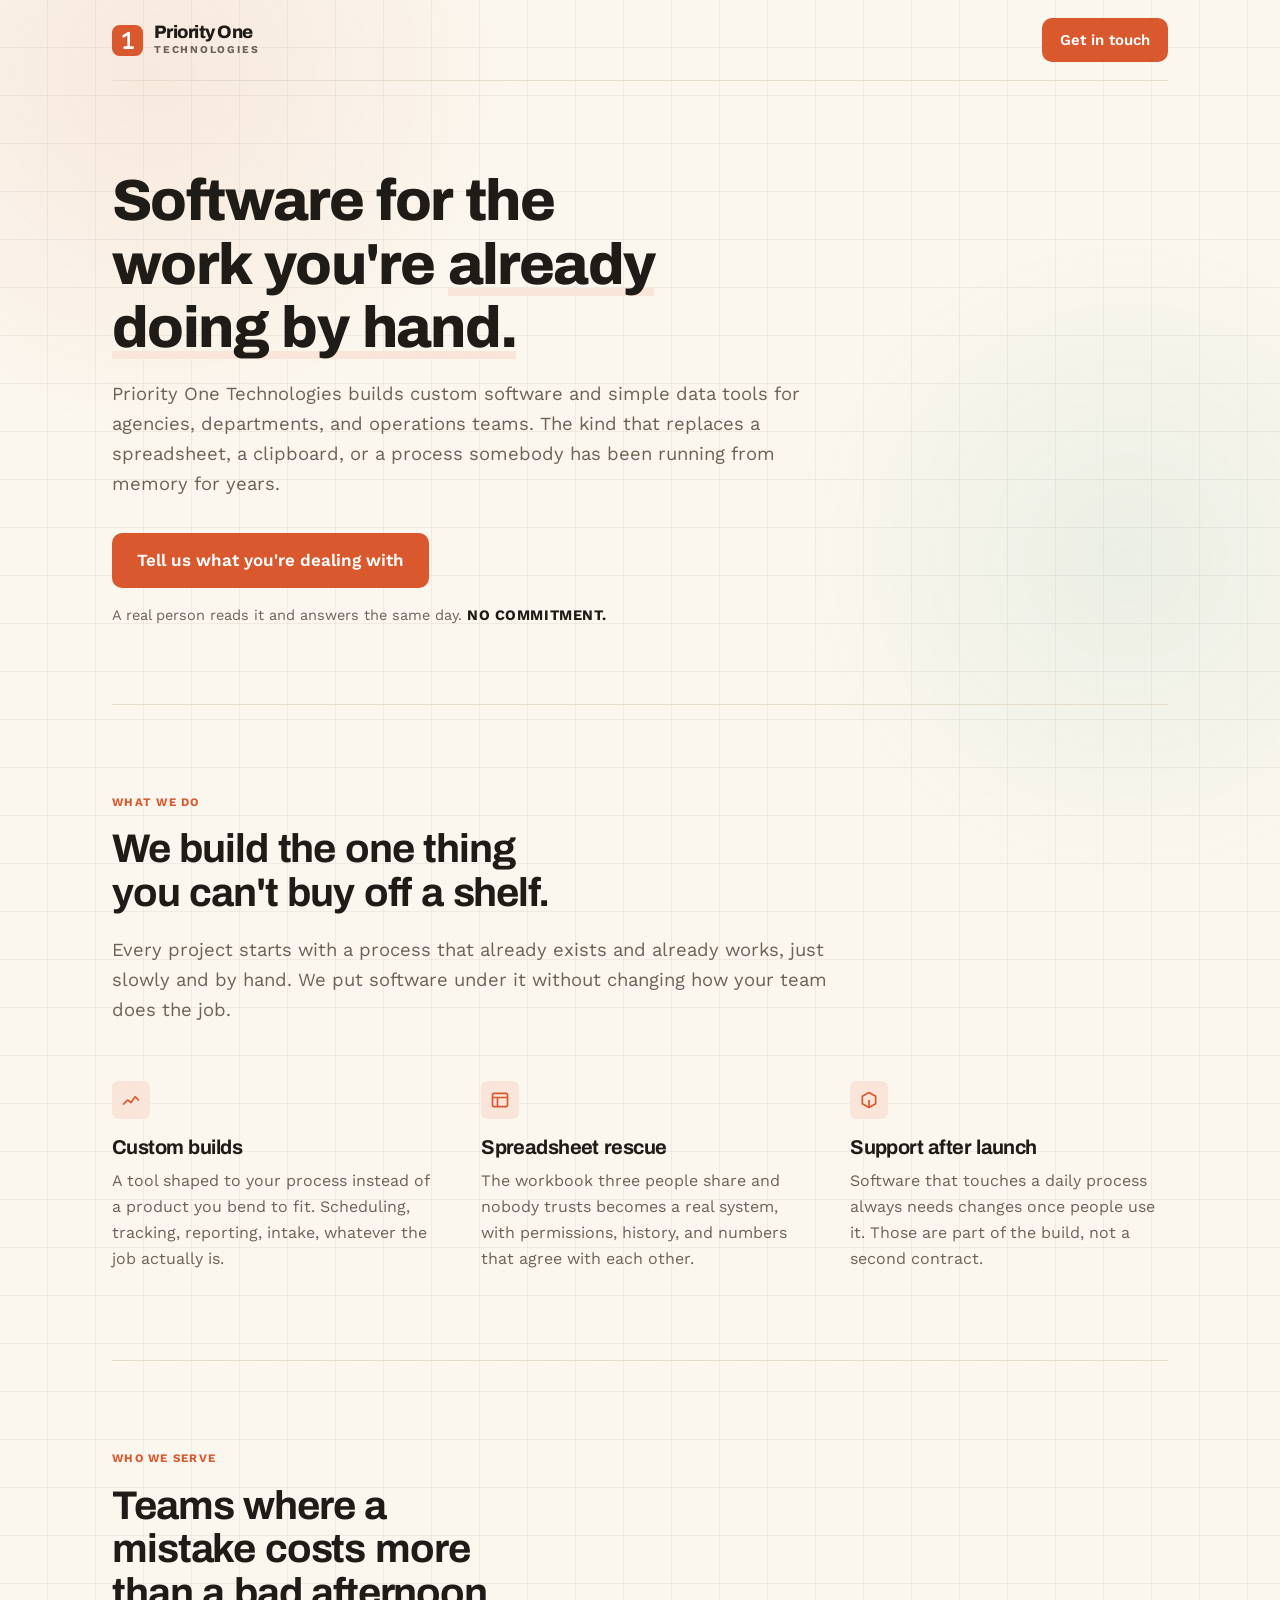
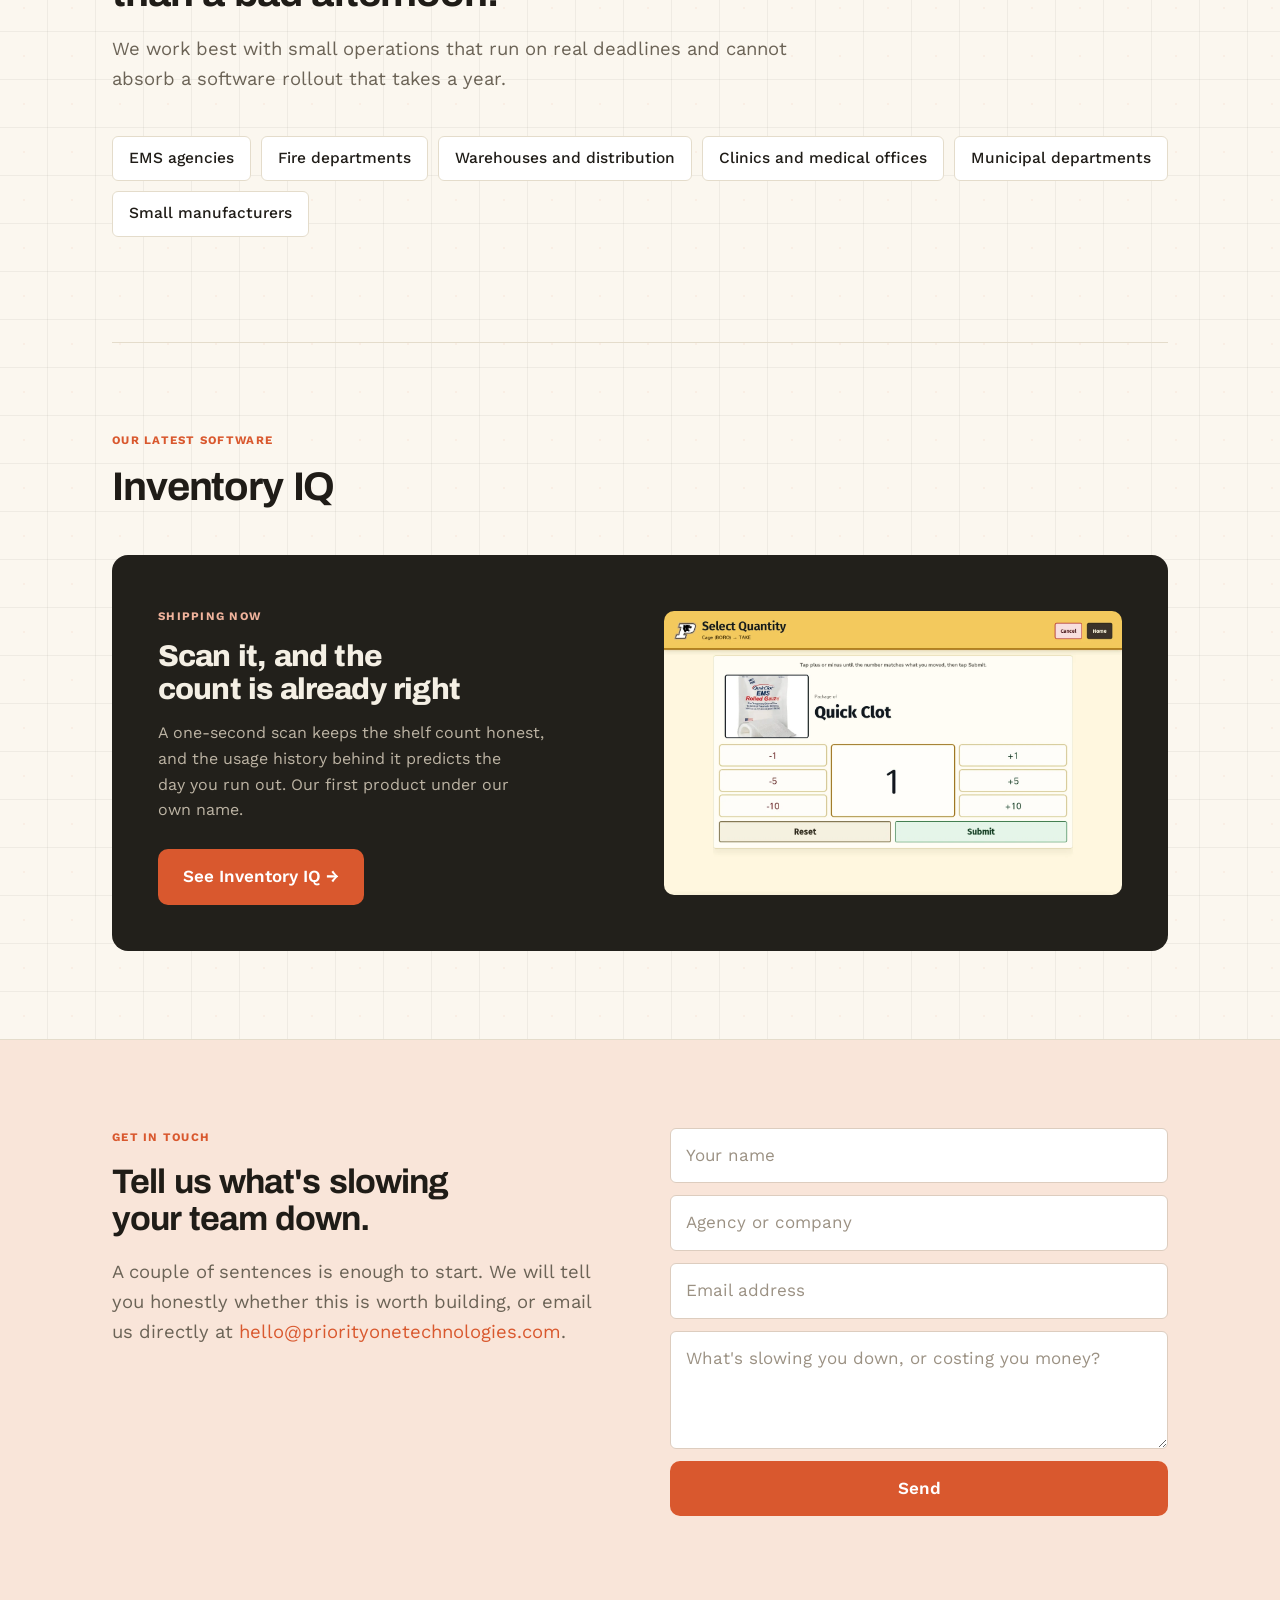
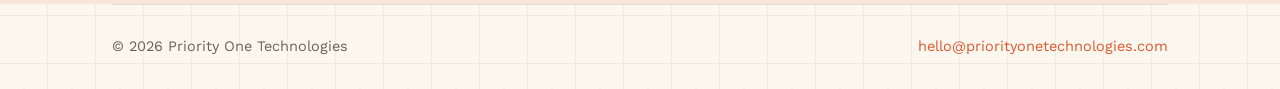
==== index.html @ 23d6efa7 "feat: priority one technologies site and inventory iq product page" ====
<!doctype html>
<html lang="en">
<head>
<meta charset="utf-8">
<meta name="viewport" content="width=device-width, initial-scale=1">
<title>Priority One Technologies | Custom Software Built Around How You Work</title>
<meta name="description" content="Priority One Technologies builds custom software and data tools for agencies, departments, and operations teams - shaped around how you already work, and supported after launch.">
<link rel="canonical" href="https://priorityonetechnologies.com/">
<meta property="og:type" content="website">
<meta property="og:title" content="Priority One Technologies">
<meta property="og:description" content="Custom software and data tools that save you time and money, built around how your team actually works.">
<meta property="og:url" content="https://priorityonetechnologies.com/">
<meta property="og:image" content="https://priorityonetechnologies.com/og-image.png">
<meta name="twitter:card" content="summary_large_image">
<meta name="twitter:title" content="Priority One Technologies">
<meta name="twitter:description" content="Custom software and data tools that save you time and money, built around how your team actually works.">
<link rel="icon" type="image/png" href="favicon.png">
<link rel="preconnect" href="https://fonts.googleapis.com">
<link rel="preconnect" href="https://fonts.gstatic.com" crossorigin>
<link rel="stylesheet" href="https://fonts.googleapis.com/css2?family=Archivo:wght@600;700;800&family=Work+Sans:wght@400;500;600;700&display=swap">
<link rel="stylesheet" href="style.css">
</head>
<body>
<header class="site-head" id="siteHead">
  <div class="wrap">
  <nav class="bar">
    <a class="brand" href="./" aria-label="Priority One Technologies home">
      <svg width="31" height="31" viewBox="0 0 32 32" aria-hidden="true"><rect width="32" height="32" rx="8" fill="#d9582e"/><path d="M12 11.6 17.2 8.4V23.3" stroke="#fff" stroke-width="2.7" stroke-linecap="round" stroke-linejoin="round" fill="none"/><path d="M13.1 23.4h8.2" stroke="#fff" stroke-width="2.7" stroke-linecap="round"/></svg>
      <span>
        <span class="brand-name">Priority One</span>
        <span class="brand-sub">Technologies</span>
      </span>
    </a>
    <a class="btn sm" href="#contact">Get in touch</a>
  </nav>
  </div>
</header>

<div class="wrap">
  <header class="hero">
    <h1>Software for the work you're <em>already doing by hand.</em></h1>
    <p class="lede">Priority One Technologies builds custom software and simple data tools for agencies, departments, and operations teams. The kind that replaces a spreadsheet, a clipboard, or a process somebody has been running from memory for years.</p>
    <a class="btn" href="#contact">Tell us what you're dealing with</a>
    <p class="microcopy">A real person reads it and answers the same day. <strong>NO COMMITMENT.</strong></p>
  </header>

  <section>
    <p class="eyebrow">What we do</p>
    <h2>We build the one thing you can't buy off a shelf.</h2>
    <p class="lede">Every project starts with a process that already exists and already works, just slowly and by hand. We put software under it without changing how your team does the job.</p>
    <div class="cols">
      <div>
        <div class="icon">
          <svg width="20" height="20" viewBox="0 0 24 24" fill="none" aria-hidden="true"><path d="M3 17l5-5 4 3 5-7 4 4" stroke="currentColor" stroke-width="2" stroke-linecap="round" stroke-linejoin="round"/></svg>
        </div>
        <h3>Custom builds</h3>
        <p>A tool shaped to your process instead of a product you bend to fit. Scheduling, tracking, reporting, intake, whatever the job actually is.</p>
      </div>
      <div>
        <div class="icon">
          <svg width="20" height="20" viewBox="0 0 24 24" fill="none" aria-hidden="true"><rect x="3" y="4" width="18" height="16" rx="2" stroke="currentColor" stroke-width="2"/><path d="M3 9h18M9 9v11" stroke="currentColor" stroke-width="2"/></svg>
        </div>
        <h3>Spreadsheet rescue</h3>
        <p>The workbook three people share and nobody trusts becomes a real system, with permissions, history, and numbers that agree with each other.</p>
      </div>
      <div>
        <div class="icon">
          <svg width="20" height="20" viewBox="0 0 24 24" fill="none" aria-hidden="true"><path d="M20 7.5v9l-8 4.5-8-4.5v-9L12 3l8 4.5z" stroke="currentColor" stroke-width="2" stroke-linejoin="round"/><path d="M12 12v9" stroke="currentColor" stroke-width="2"/></svg>
        </div>
        <h3>Support after launch</h3>
        <p>Software that touches a daily process always needs changes once people use it. Those are part of the build, not a second contract.</p>
      </div>
    </div>
  </section>

  <section>
    <p class="eyebrow">Who we serve</p>
    <h2>Teams where a mistake costs more than a bad afternoon.</h2>
    <p class="lede">We work best with small operations that run on real deadlines and cannot absorb a software rollout that takes a year.</p>
    <ul class="serve">
      <li>EMS agencies</li>
      <li>Fire departments</li>
      <li>Warehouses and distribution</li>
      <li>Clinics and medical offices</li>
      <li>Municipal departments</li>
      <li>Small manufacturers</li>
    </ul>
  </section>

  <section>
    <p class="eyebrow">Our latest software</p>
    <h2>Inventory IQ</h2>
    <div class="teaser">
      <div>
        <div class="tag">Shipping now</div>
        <h3>Scan it, and the count is already right</h3>
        <p>A one-second scan keeps the shelf count honest, and the usage history behind it predicts the day you run out. Our first product under our own name.</p>
        <a class="btn" href="inventory-iq/">See Inventory IQ &rarr;</a>
      </div>
      <img class="shot" src="images/iiq-scan.webp" alt="Inventory IQ select-quantity screen showing a photo of QuikClot EMS rolled gauze, plus and minus buttons, and a submit button" loading="lazy" width="1424" height="884">
    </div>
  </section>
</div>

<section id="contact">
  <div class="wrap inner">
    <div>
      <p class="eyebrow">Get in touch</p>
      <h2>Tell us what's slowing your team down.</h2>
      <p class="lede">A couple of sentences is enough to start. We will tell you honestly whether this is worth building, or email us directly at <a href="mailto:hello@priorityonetechnologies.com">hello@priorityonetechnologies.com</a>.</p>
    </div>
    <form id="contactForm" method="POST">
      <input type="text" id="contactName" name="name" aria-label="Your name" placeholder="Your name">
      <input type="text" id="contactOrg" name="organization" aria-label="Agency or company" placeholder="Agency or company">
      <input type="email" id="contactEmail" name="email" aria-label="Email address" placeholder="Email address" required>
      <textarea id="contactMessage" name="message" aria-label="What's slowing you down, or costing you money?" placeholder="What's slowing you down, or costing you money?" required></textarea>
      <input type="text" name="_gotcha" tabindex="-1" autocomplete="off" aria-hidden="true" hidden>
      <p class="form-status" id="formStatus" hidden></p>
      <button class="btn send" type="submit">Send</button>
    </form>
  </div>
</section>

<div class="wrap">
  <footer>
    <div>&copy; 2026 Priority One Technologies</div>
    <div><a href="mailto:hello@priorityonetechnologies.com">hello@priorityonetechnologies.com</a></div>
  </footer>
</div>

<script src="script.js"></script>
</body>
</html>
---- style.css ----
:root {
  --bg: #fbf7ef;
  --ink: #1f1c17;
  --sub: #6b6356;
  --line: #e4dccb;
  --accent: #d9582e;
  --accent-soft: #f9e5d9;
  --rust: #1f8a6e;
  --card: #ffffff;
  --panel: #22201b;
  --radius-sm: 6px;
  --radius-md: 10px;
  --radius-lg: 16px;
  --gutter: clamp(18px, 5vw, 32px);
  --block: clamp(54px, 7vw, 88px);
  --measure: 60ch;
  --shot-ratio: 1424 / 884;
}

* {
  box-sizing: border-box;
}

html {
  scroll-behavior: smooth;
  scroll-padding-top: clamp(66px, 11vh, 86px);
}

body {
  margin: 0;
  background: var(--bg);
  color: var(--ink);
  font-family: "Work Sans", system-ui, sans-serif;
  font-size: 17px;
  line-height: 1.62;
  -webkit-font-smoothing: antialiased;
}

/* background layer - delete this whole block to go back to flat color */

body {
  position: relative;
}

body::before,
body::after {
  content: "";
  pointer-events: none;
  z-index: -1;
}

body::before {
  position: absolute;
  inset: 0;
  background-image: url("data:image/svg+xml,%3Csvg xmlns='http://www.w3.org/2000/svg' width='48' height='48'%3E%3Cpath d='M0 47.5h48M47.5 0v48' stroke='%231f1c17' stroke-opacity='0.055' stroke-width='1' fill='none'/%3E%3Ccircle cx='24' cy='24' r='1' fill='%23d9582e' fill-opacity='0.08'/%3E%3C/svg%3E");
}

body::after {
  position: fixed;
  inset: 0;
  background:
    radial-gradient(42vw 42vw at 12% 8%, rgba(217, 88, 46, 0.085), transparent 70%),
    radial-gradient(38vw 38vw at 88% 62%, rgba(31, 138, 110, 0.07), transparent 70%);
  animation: drift 44s ease-in-out infinite alternate;
}

@keyframes drift {
  to {
    transform: translate3d(-3vw, 2vh, 0) scale(1.12);
  }
}

/* end background layer */

img {
  max-width: 100%;
  height: auto;
}

a {
  color: var(--accent);
  text-decoration: none;
}

a:hover {
  text-decoration: underline;
}

:focus-visible {
  outline: 2px solid var(--accent);
  outline-offset: 3px;
}

h1,
h2,
h3 {
  font-family: "Archivo", system-ui, sans-serif;
  letter-spacing: -0.028em;
  word-spacing: 0.07em;
  line-height: 1.09;
  text-wrap: balance;
  margin: 0;
}

p {
  text-wrap: pretty;
}

.wrap {
  max-width: 1120px;
  margin: 0 auto;
  padding-inline: var(--gutter);
}

.site-head {
  position: sticky;
  top: 0;
  z-index: 50;
  transition: background-color 240ms ease, box-shadow 240ms ease;
}

.site-head.scrolled {
  background: var(--bg);
  box-shadow: 0 14px 30px -24px rgba(31, 28, 23, 0.9);
}

.bar {
  display: flex;
  align-items: center;
  justify-content: space-between;
  gap: clamp(14px, 3vw, 28px);
  padding-block: 18px;
  border-bottom: 1px solid var(--line);
}

.brand {
  display: flex;
  align-items: center;
  gap: 11px;
  color: var(--ink);
  text-decoration: none;
}

.brand:hover {
  text-decoration: none;
}

.brand svg {
  display: block;
  flex: none;
}

.brand-name {
  display: block;
  font-family: "Archivo", system-ui, sans-serif;
  font-weight: 800;
  font-size: clamp(16px, 2.6vw, 18px);
  letter-spacing: -0.03em;
  line-height: 1.1;
}

.brand-sub {
  display: block;
  font-size: clamp(9.5px, 1.7vw, 10.5px);
  font-weight: 700;
  letter-spacing: 0.17em;
  text-transform: uppercase;
  color: var(--sub);
  line-height: 1.4;
}

.btn {
  display: inline-flex;
  align-items: center;
  justify-content: center;
  gap: 8px;
  font: inherit;
  font-weight: 600;
  border: 1px solid transparent;
  cursor: pointer;
  background: var(--accent);
  color: #fff;
  padding: 13px 24px;
  border-radius: var(--radius-md);
  text-decoration: none;
  white-space: nowrap;
}

.btn:hover {
  background: #c24a24;
  text-decoration: none;
}

.btn.sm {
  padding: 9px 17px;
  font-size: 15px;
}

.btn.ghost {
  background: transparent;
  color: var(--ink);
  border-color: var(--line);
}

.btn.ghost:hover {
  background: #fff;
}

section {
  padding-block: var(--block);
  border-top: 1px solid var(--line);
}

.eyebrow {
  font-size: 11.5px;
  font-weight: 700;
  letter-spacing: 0.11em;
  text-transform: uppercase;
  color: var(--accent);
  margin: 0 0 16px;
}

h2 {
  font-size: clamp(27px, 4vw, 40px);
  font-weight: 700;
  max-width: 22ch;
}

.lede {
  color: var(--sub);
  font-size: clamp(16.5px, 1.5vw, 18.5px);
  max-width: var(--measure);
  margin: 20px 0 0;
}

.hero {
  padding-block: clamp(50px, 8vw, 88px) clamp(56px, 7vw, 76px);
}

.hero h1 {
  font-size: clamp(33px, 6.2vw, 58px);
  font-weight: 800;
  max-width: 19ch;
}

.hero h1 em {
  font-style: normal;
  box-shadow: inset 0 -0.14em 0 var(--accent-soft);
}

.hero .btn {
  margin-top: 34px;
}

.microcopy {
  margin: 16px 0 0;
  font-size: 14.5px;
  color: var(--sub);
}

.microcopy strong {
  color: var(--ink);
  font-weight: 700;
  letter-spacing: 0.04em;
}

.cols {
  display: grid;
  grid-template-columns: repeat(auto-fit, minmax(min(248px, 100%), 1fr));
  gap: clamp(30px, 4vw, 52px);
  margin-top: clamp(38px, 5vw, 56px);
}

.cols h3 {
  font-size: 20px;
  font-weight: 700;
  margin-bottom: 10px;
}

.cols p {
  margin: 0;
  color: var(--sub);
  font-size: 16px;
  max-width: 34ch;
}

.icon {
  display: grid;
  place-items: center;
  width: 38px;
  height: 38px;
  border-radius: var(--radius-sm);
  background: var(--accent-soft);
  color: var(--accent);
  margin-bottom: 18px;
}

.serve {
  display: flex;
  flex-wrap: wrap;
  gap: 10px;
  margin-top: clamp(30px, 4vw, 42px);
  padding: 0;
  list-style: none;
}

.serve li {
  background: var(--card);
  border: 1px solid var(--line);
  border-radius: var(--radius-sm);
  padding: 9px 16px;
  font-size: 15.5px;
  font-weight: 500;
}

.teaser {
  display: grid;
  grid-template-columns: repeat(auto-fit, minmax(min(300px, 100%), 1fr));
  gap: clamp(26px, 4vw, 48px);
  align-items: center;
  margin-top: clamp(32px, 4vw, 46px);
  background: var(--panel);
  color: #f4efe4;
  border-radius: var(--radius-lg);
  padding: clamp(26px, 4vw, 46px);
}

.teaser h3 {
  font-size: clamp(23px, 3vw, 30px);
  font-weight: 800;
  margin-bottom: 14px;
  max-width: 17ch;
}

.teaser p {
  color: #bdb4a4;
  margin: 0 0 26px;
  font-size: 16px;
  max-width: 40ch;
}

.teaser .tag {
  display: inline-block;
  font-size: 11.5px;
  font-weight: 700;
  letter-spacing: 0.11em;
  text-transform: uppercase;
  color: #f0b39c;
  margin-bottom: 15px;
}

.teaser .shot {
  display: block;
  width: 100%;
  aspect-ratio: var(--shot-ratio);
  object-fit: cover;
  border-radius: var(--radius-md);
}

#contact {
  background: var(--accent-soft);
  border-top: 1px solid var(--line);
}

#contact .inner {
  display: grid;
  grid-template-columns: repeat(auto-fit, minmax(min(320px, 100%), 1fr));
  gap: clamp(32px, 5vw, 60px);
  align-items: start;
}

#contact h2 {
  font-size: clamp(25px, 3.4vw, 34px);
}

form {
  display: grid;
  gap: 12px;
}

input,
textarea {
  font: inherit;
  width: 100%;
  padding: 13px 15px;
  border: 1px solid #ddcdbf;
  border-radius: var(--radius-sm);
  background: #fff;
  color: var(--ink);
}

textarea {
  min-height: 118px;
  resize: vertical;
}

input::placeholder,
textarea::placeholder {
  color: #9b9183;
}

.form-status {
  margin: 0;
  font-size: 15px;
  font-weight: 600;
}

.form-status.ok {
  color: var(--rust);
}

.form-status.error {
  color: #b2381a;
}

footer {
  display: flex;
  flex-wrap: wrap;
  justify-content: space-between;
  gap: 12px;
  padding-block: 30px;
  border-top: 1px solid var(--line);
  font-size: 14.5px;
  color: var(--sub);
}

@media (prefers-reduced-motion: reduce) {
  html {
    scroll-behavior: auto;
  }

  body::after {
    animation: none;
  }

  .site-head,
  .site-head .source-bar {
    transition: none;
  }
}
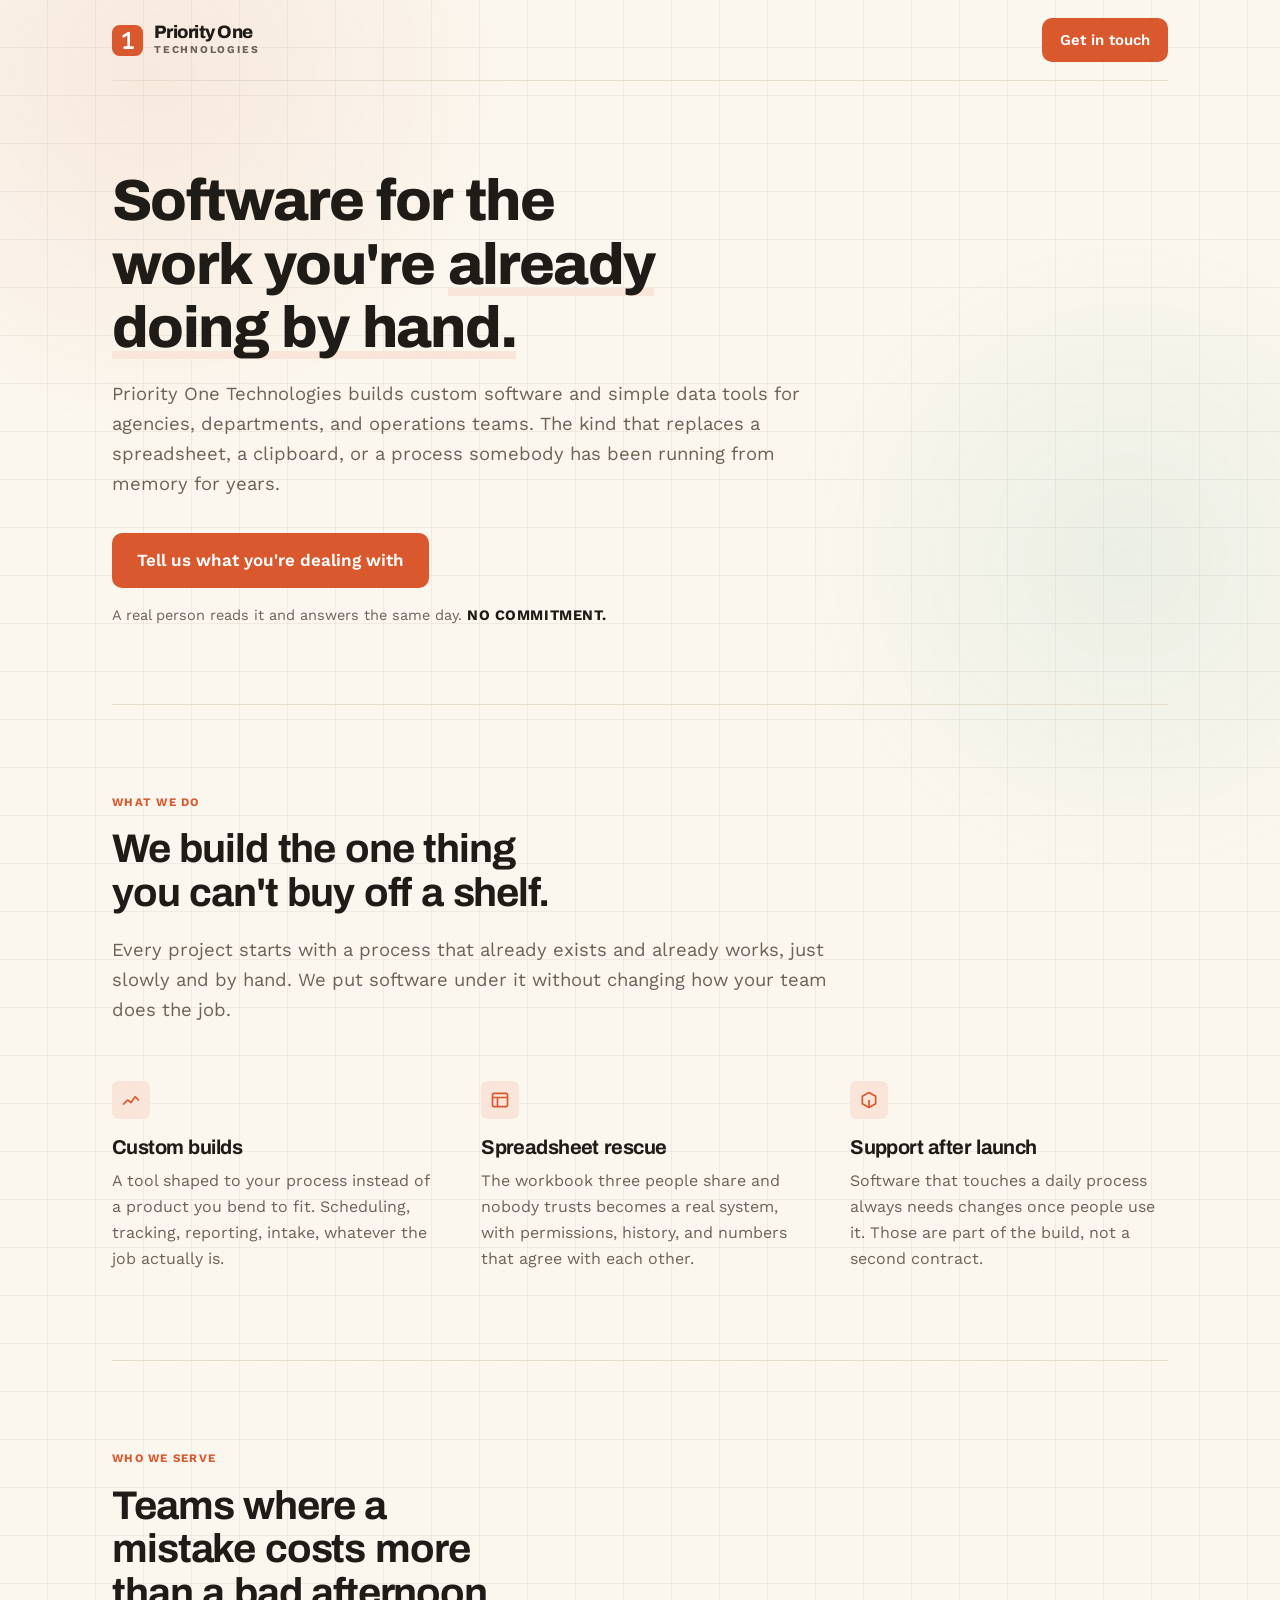
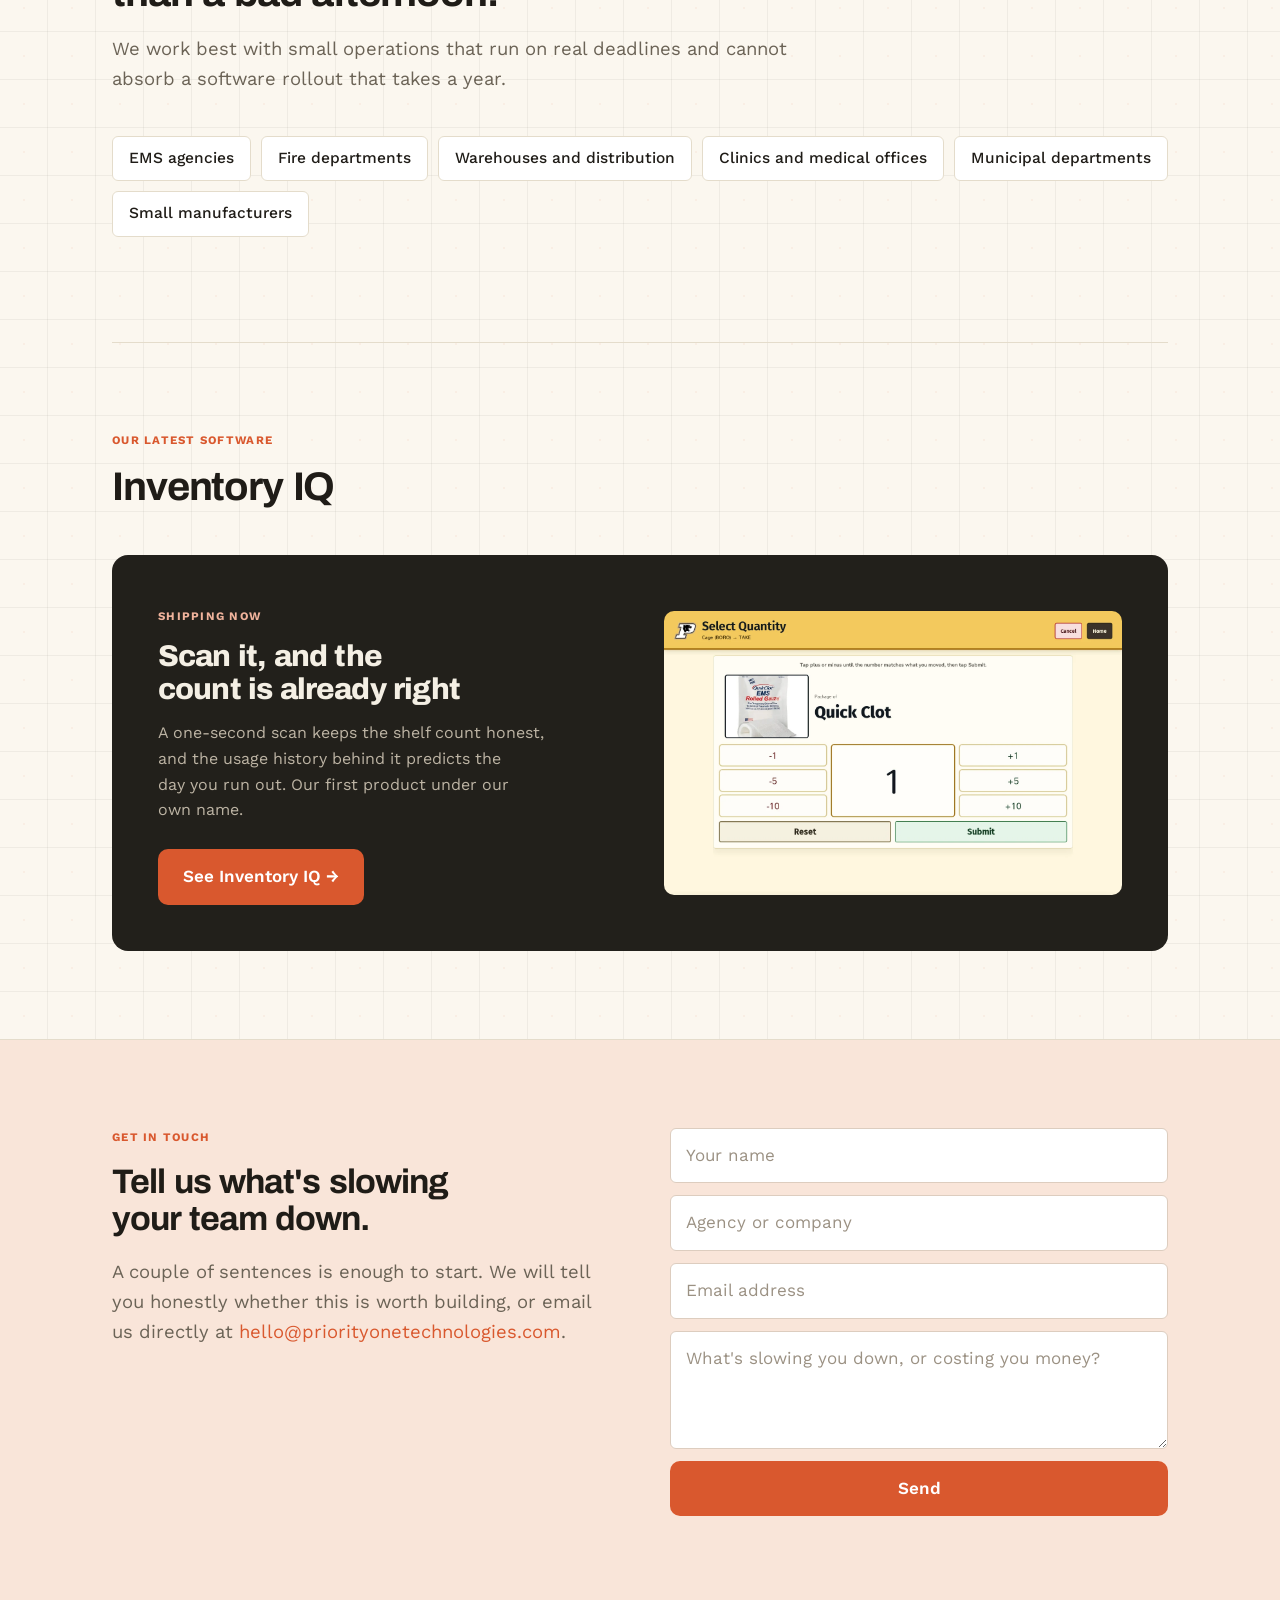
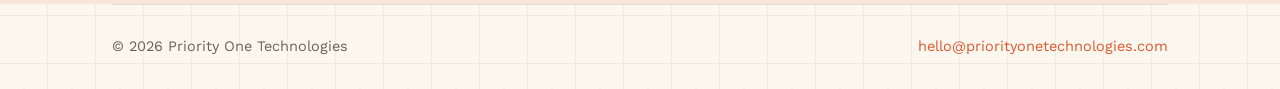
==== commit ce3d8d3f: "refactor: serve the product page at /iiq" ====
--- a/index.html
+++ b/index.html
@@ -95,7 +95,7 @@
         <div class="tag">Shipping now</div>
         <h3>Scan it, and the count is already right</h3>
         <p>A one-second scan keeps the shelf count honest, and the usage history behind it predicts the day you run out. Our first product under our own name.</p>
-        <a class="btn" href="inventory-iq/">See Inventory IQ &rarr;</a>
+        <a class="btn" href="iiq/">See Inventory IQ &rarr;</a>
       </div>
       <img class="shot" src="images/iiq-scan.webp" alt="Inventory IQ select-quantity screen showing a photo of QuikClot EMS rolled gauze, plus and minus buttons, and a submit button" loading="lazy" width="1424" height="884">
     </div>
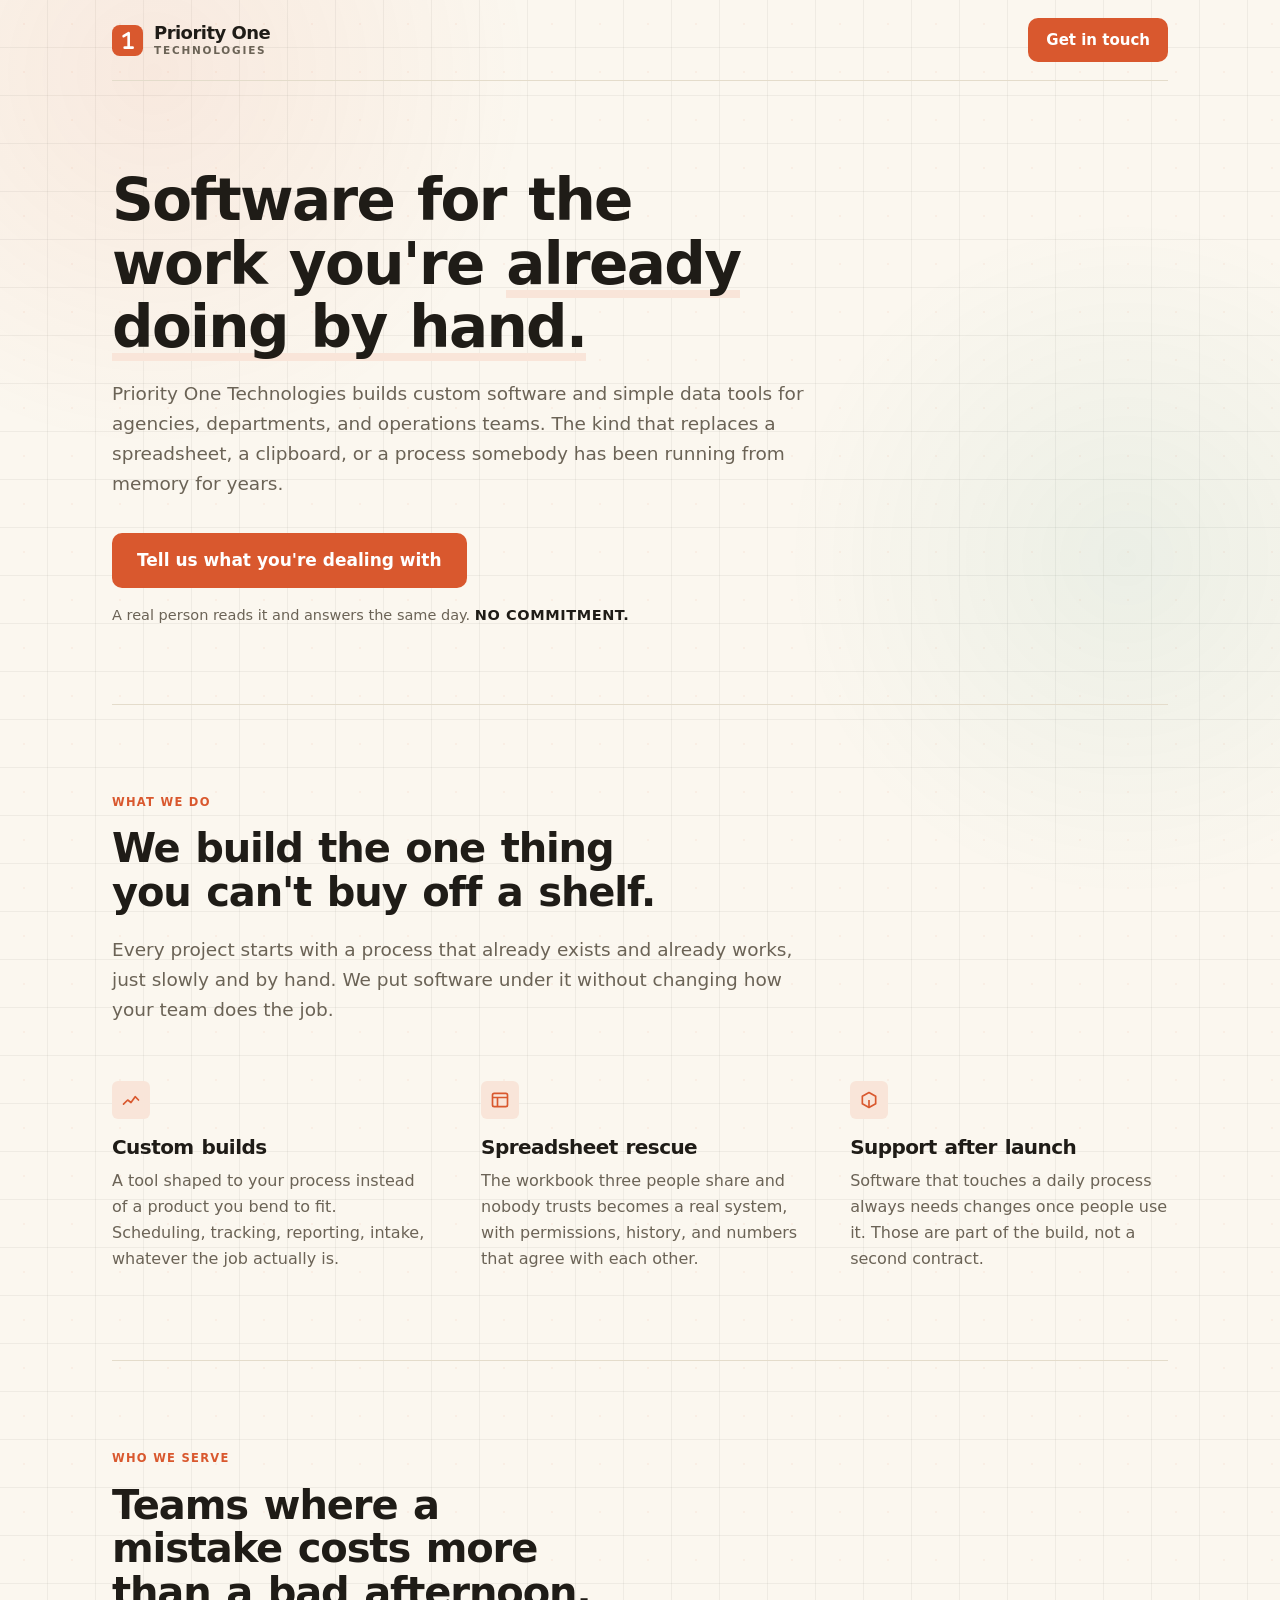
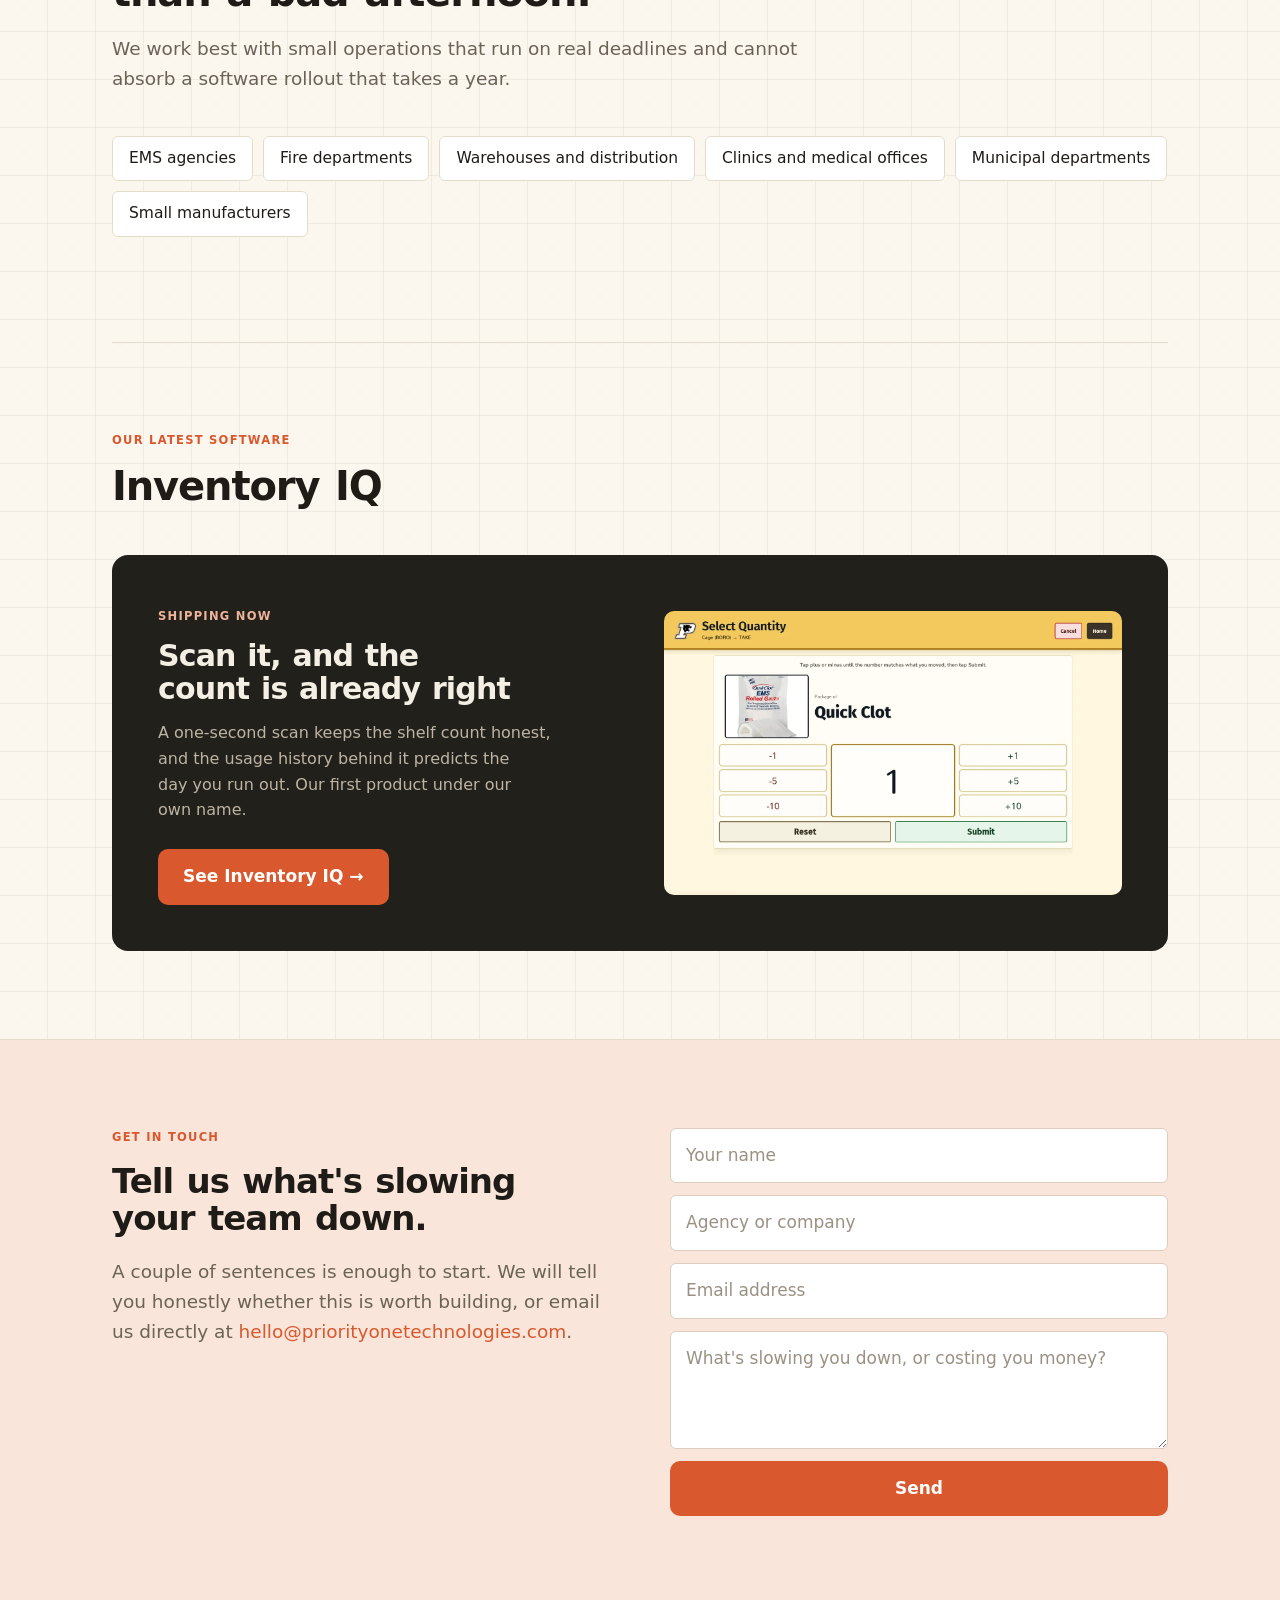
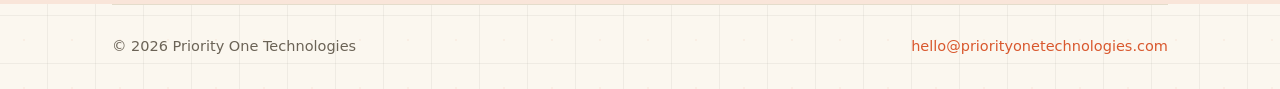
==== commit bdb9f5c9: "feat: add CSP and referrer meta tags to all pages" ====
--- a/index.html
+++ b/index.html
@@ -3,6 +3,8 @@
 <head>
 <meta charset="utf-8">
 <meta name="viewport" content="width=device-width, initial-scale=1">
+<meta http-equiv="Content-Security-Policy" content="default-src 'self'; script-src 'self'; style-src 'self' https://fonts.googleapis.com; font-src https://fonts.gstatic.com; img-src 'self' data:; connect-src 'self' https://formspree.io; form-action 'self' https://formspree.io; object-src 'none'; base-uri 'self'; frame-ancestors 'none'">
+<meta name="referrer" content="strict-origin-when-cross-origin">
 <title>Priority One Technologies | Custom Software Built Around How You Work</title>
 <meta name="description" content="Priority One Technologies builds custom software and data tools for agencies, departments, and operations teams - shaped around how you already work, and supported after launch.">
 <link rel="canonical" href="https://priorityonetechnologies.com/">
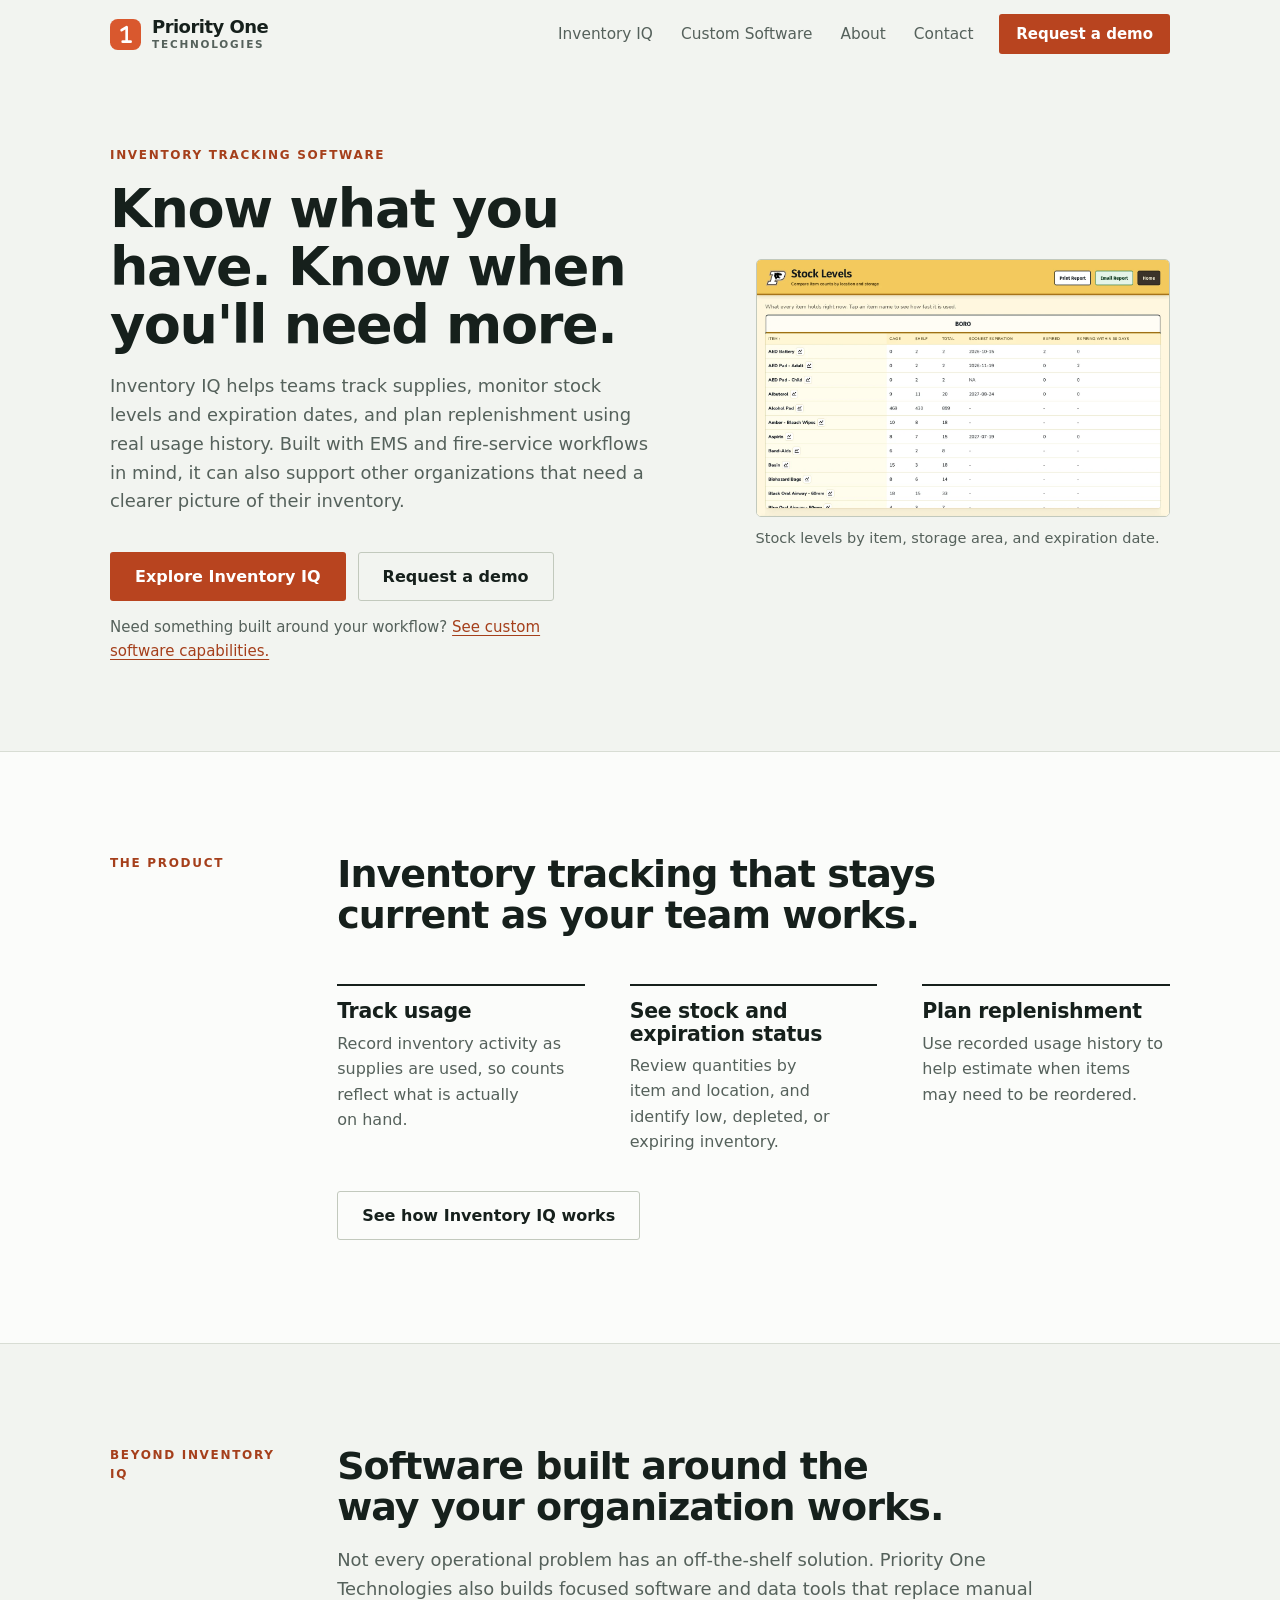
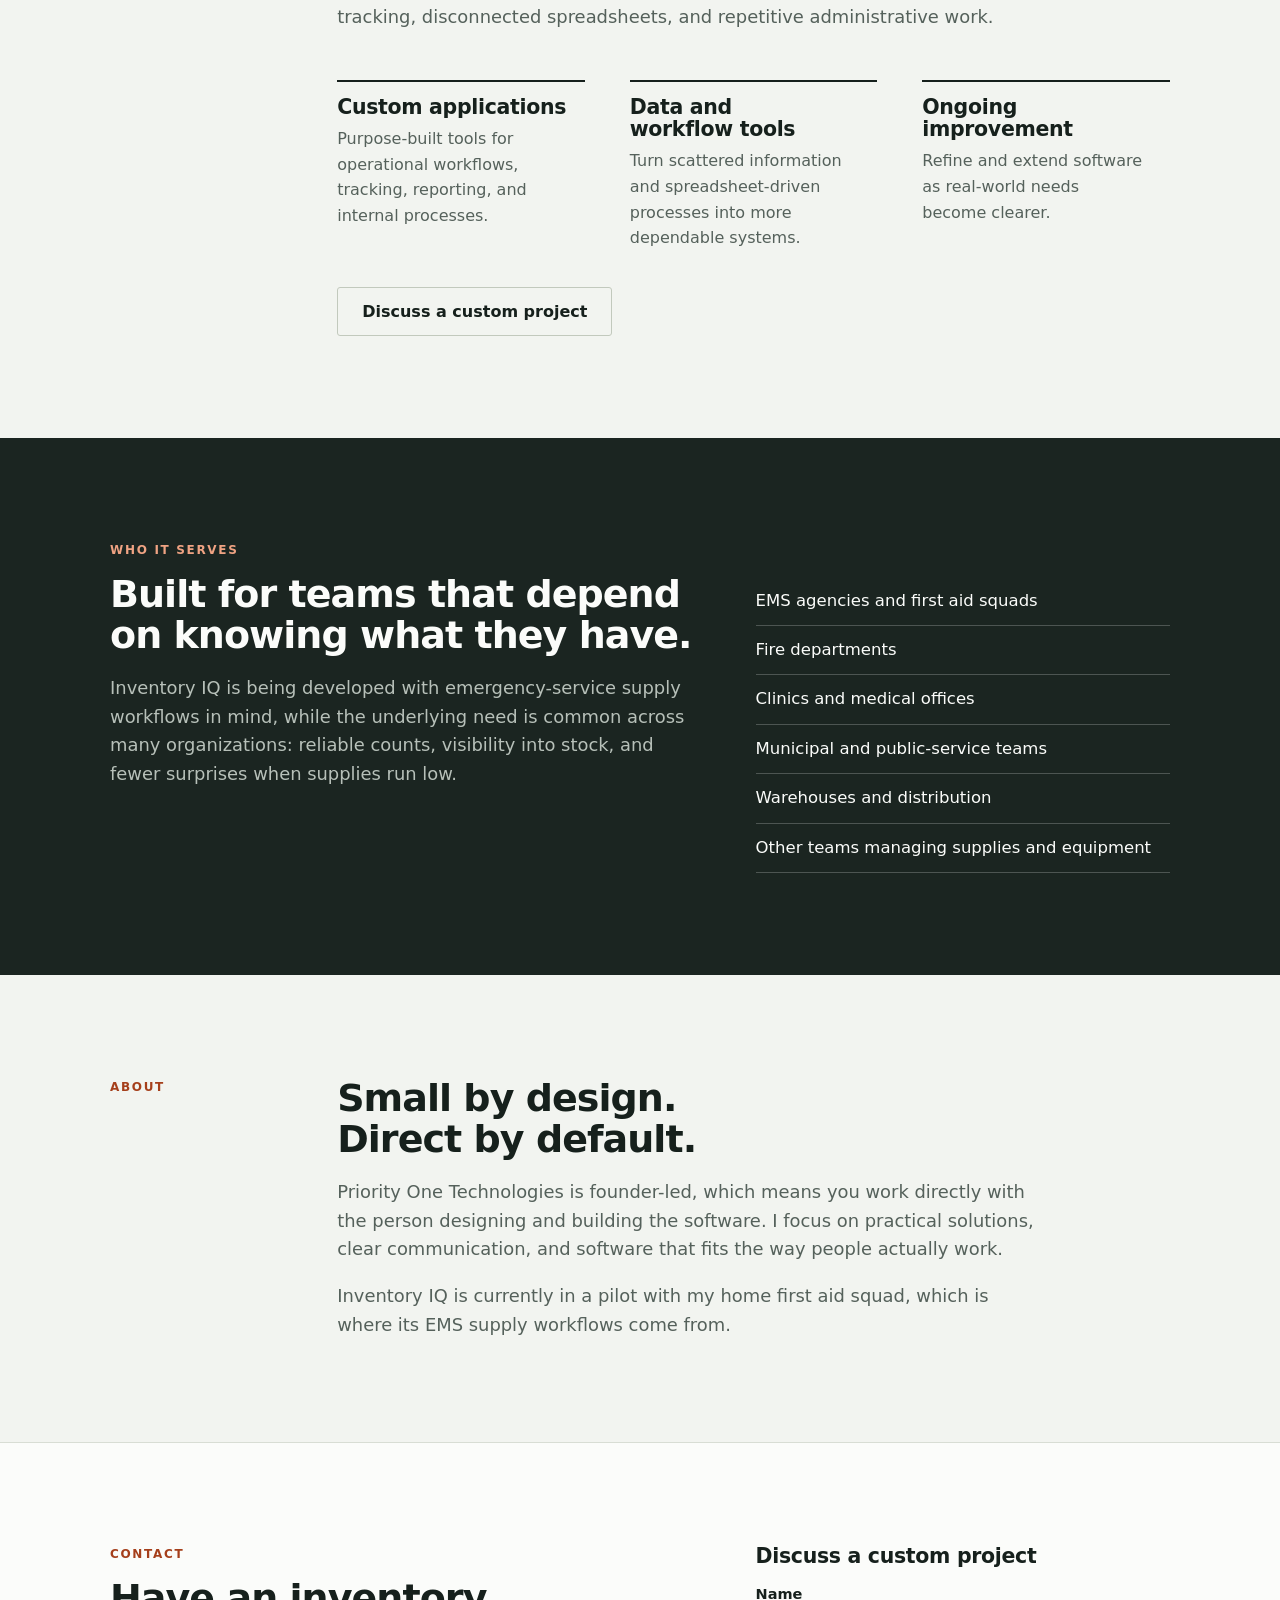
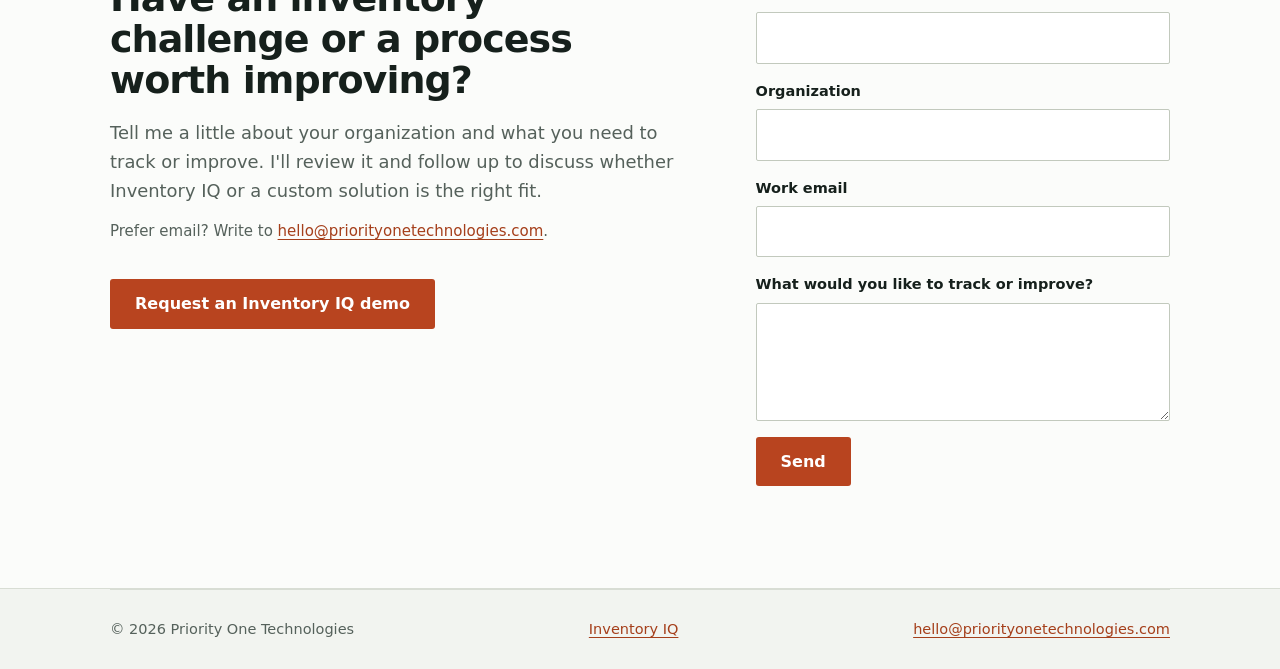
==== commit 916fd412: "feat: rebuild both pages around Inventory IQ with verified copy" ====
--- a/index.html
+++ b/index.html
@@ -5,127 +5,230 @@
 <meta name="viewport" content="width=device-width, initial-scale=1">
 <meta http-equiv="Content-Security-Policy" content="default-src 'self'; script-src 'self'; style-src 'self' https://fonts.googleapis.com; font-src https://fonts.gstatic.com; img-src 'self' data:; connect-src 'self' https://formspree.io; form-action 'self' https://formspree.io; object-src 'none'; base-uri 'self'; frame-ancestors 'none'">
 <meta name="referrer" content="strict-origin-when-cross-origin">
-<title>Priority One Technologies | Custom Software Built Around How You Work</title>
-<meta name="description" content="Priority One Technologies builds custom software and data tools for agencies, departments, and operations teams - shaped around how you already work, and supported after launch.">
+<title>Priority One Technologies | Inventory IQ &amp; Custom Software</title>
+<meta name="description" content="Explore Inventory IQ inventory tracking software for EMS, fire departments, and other supply-focused teams. Priority One Technologies also builds practical custom software and data tools.">
 <link rel="canonical" href="https://priorityonetechnologies.com/">
 <meta property="og:type" content="website">
-<meta property="og:title" content="Priority One Technologies">
-<meta property="og:description" content="Custom software and data tools that save you time and money, built around how your team actually works.">
+<meta property="og:site_name" content="Priority One Technologies">
+<meta property="og:title" content="Priority One Technologies | Inventory IQ &amp; Custom Software">
+<meta property="og:description" content="Inventory IQ tracks supply usage, stock levels, locations, and expiration dates. Priority One Technologies also builds custom software and data tools.">
 <meta property="og:url" content="https://priorityonetechnologies.com/">
 <meta property="og:image" content="https://priorityonetechnologies.com/og-image.png">
+<meta property="og:image:alt" content="Priority One Technologies">
 <meta name="twitter:card" content="summary_large_image">
-<meta name="twitter:title" content="Priority One Technologies">
-<meta name="twitter:description" content="Custom software and data tools that save you time and money, built around how your team actually works.">
+<meta name="twitter:title" content="Priority One Technologies | Inventory IQ &amp; Custom Software">
+<meta name="twitter:description" content="Inventory IQ tracks supply usage, stock levels, locations, and expiration dates. Priority One Technologies also builds custom software and data tools.">
 <link rel="icon" type="image/png" href="favicon.png">
 <link rel="preconnect" href="https://fonts.googleapis.com">
 <link rel="preconnect" href="https://fonts.gstatic.com" crossorigin>
 <link rel="stylesheet" href="https://fonts.googleapis.com/css2?family=Archivo:wght@600;700;800&family=Work+Sans:wght@400;500;600;700&display=swap">
 <link rel="stylesheet" href="style.css">
+<script type="application/ld+json">
+{
+  "@context": "https://schema.org",
+  "@type": "Organization",
+  "name": "Priority One Technologies",
+  "url": "https://priorityonetechnologies.com/",
+  "logo": "https://priorityonetechnologies.com/favicon.png",
+  "email": "hello@priorityonetechnologies.com",
+  "description": "Priority One Technologies builds Inventory IQ, inventory tracking software for teams that manage physical supplies, and custom software and data tools for operational workflows.",
+  "makesOffer": {
+    "@type": "Offer",
+    "itemOffered": {
+      "@type": "SoftwareApplication",
+      "name": "Inventory IQ",
+      "url": "https://priorityonetechnologies.com/iiq/",
+      "applicationCategory": "BusinessApplication"
+    }
+  }
+}
+</script>
 </head>
 <body>
+<a class="visually-hidden" href="#main">Skip to main content</a>
+
 <header class="site-head" id="siteHead">
   <div class="wrap">
-  <nav class="bar">
-    <a class="brand" href="./" aria-label="Priority One Technologies home">
-      <svg width="31" height="31" viewBox="0 0 32 32" aria-hidden="true"><rect width="32" height="32" rx="8" fill="#d9582e"/><path d="M12 11.6 17.2 8.4V23.3" stroke="#fff" stroke-width="2.7" stroke-linecap="round" stroke-linejoin="round" fill="none"/><path d="M13.1 23.4h8.2" stroke="#fff" stroke-width="2.7" stroke-linecap="round"/></svg>
-      <span>
-        <span class="brand-name">Priority One</span>
-        <span class="brand-sub">Technologies</span>
-      </span>
-    </a>
-    <a class="btn sm" href="#contact">Get in touch</a>
-  </nav>
+    <nav class="bar" aria-label="Primary">
+      <a class="brand" href="./" aria-label="Priority One Technologies home">
+        <svg width="31" height="31" viewBox="0 0 32 32" aria-hidden="true"><rect width="32" height="32" rx="8" fill="#d9582e"/><path d="M12 11.6 17.2 8.4V23.3" stroke="#fff" stroke-width="2.7" stroke-linecap="round" stroke-linejoin="round" fill="none"/><path d="M13.1 23.4h8.2" stroke="#fff" stroke-width="2.7" stroke-linecap="round"/></svg>
+        <span>
+          <span class="brand-name">Priority One</span>
+          <span class="brand-sub">Technologies</span>
+        </span>
+      </a>
+      <div class="site-nav">
+        <a href="#inventory-iq">Inventory IQ</a>
+        <a href="#custom-software">Custom Software</a>
+        <a href="#about">About</a>
+        <a href="#contact">Contact</a>
+      </div>
+      <a class="btn sm" href="iiq/#demo">Request a demo</a>
+    </nav>
   </div>
 </header>
 
+<main id="main">
+  <div class="wrap">
+    <section class="home-hero split">
+      <div class="lead">
+        <p class="eyebrow">Inventory tracking software</p>
+        <h1>Know what you have. Know when you'll need more.</h1>
+        <p class="lede">Inventory IQ helps teams track supplies, monitor stock levels and expiration dates, and plan replenishment using real usage history. Built with EMS and fire-service workflows in mind, it can also support other organizations that need a clearer picture of their inventory.</p>
+        <div class="actions">
+          <a class="btn" href="iiq/">Explore Inventory IQ</a>
+          <a class="btn quiet" href="iiq/#demo">Request a demo</a>
+        </div>
+        <p class="note">Need something built around your workflow? <a href="#custom-software">See custom software capabilities.</a></p>
+      </div>
+      <figure class="shot aside">
+        <img src="images/iiq-levels.webp" alt="The Inventory IQ stock levels screen, listing items such as AED pads, albuterol and alcohol pads with counts per storage area, a total, the soonest expiration date, and counts of expired and soon-to-expire units." width="1424" height="884" fetchpriority="high">
+        <figcaption>Stock levels by item, storage area, and expiration date.</figcaption>
+      </figure>
+    </section>
+  </div>
+
+  <div class="band band-lift" id="inventory-iq">
+    <div class="wrap rail">
+      <div class="label">
+        <p class="eyebrow">The product</p>
+      </div>
+      <div class="body">
+        <h2>Inventory tracking that stays current as your team works.</h2>
+        <ul class="points">
+          <li>
+            <h3>Track usage</h3>
+            <p>Record inventory activity as supplies are used, so counts reflect what is actually on hand.</p>
+          </li>
+          <li>
+            <h3>See stock and expiration status</h3>
+            <p>Review quantities by item and location, and identify low, depleted, or expiring inventory.</p>
+          </li>
+          <li>
+            <h3>Plan replenishment</h3>
+            <p>Use recorded usage history to help estimate when items may need to be reordered.</p>
+          </li>
+        </ul>
+        <div class="actions">
+          <a class="btn quiet" href="iiq/">See how Inventory IQ works</a>
+        </div>
+      </div>
+    </div>
+  </div>
+
+  <div class="wrap">
+    <section class="band" id="custom-software">
+      <div class="rail">
+        <div class="label">
+          <p class="eyebrow">Beyond Inventory IQ</p>
+        </div>
+        <div class="body">
+          <h2>Software built around the way your organization works.</h2>
+          <p class="lede">Not every operational problem has an off-the-shelf solution. Priority One Technologies also builds focused software and data tools that replace manual tracking, disconnected spreadsheets, and repetitive administrative work.</p>
+          <ul class="points">
+            <li>
+              <h3>Custom applications</h3>
+              <p>Purpose-built tools for operational workflows, tracking, reporting, and internal processes.</p>
+            </li>
+            <li>
+              <h3>Data and workflow tools</h3>
+              <p>Turn scattered information and spreadsheet-driven processes into more dependable systems.</p>
+            </li>
+            <li>
+              <h3>Ongoing improvement</h3>
+              <p>Refine and extend software as real-world needs become clearer.</p>
+            </li>
+          </ul>
+          <div class="actions">
+            <a class="btn quiet" href="#contact">Discuss a custom project</a>
+          </div>
+        </div>
+      </div>
+    </section>
+  </div>
+
+  <div class="band band-dark">
+    <div class="wrap split">
+      <div class="lead">
+        <p class="eyebrow">Who it serves</p>
+        <h2>Built for teams that depend on knowing what they have.</h2>
+        <p class="lede">Inventory IQ is being developed with emergency-service supply workflows in mind, while the underlying need is common across many organizations: reliable counts, visibility into stock, and fewer surprises when supplies run low.</p>
+      </div>
+      <div class="aside">
+        <ul class="audience">
+          <li>EMS agencies and first aid squads</li>
+          <li>Fire departments</li>
+          <li>Clinics and medical offices</li>
+          <li>Municipal and public-service teams</li>
+          <li>Warehouses and distribution</li>
+          <li>Other teams managing supplies and equipment</li>
+        </ul>
+      </div>
+    </div>
+  </div>
+
+  <div class="wrap">
+    <section class="band" id="about">
+      <div class="rail">
+        <div class="label">
+          <p class="eyebrow">About</p>
+        </div>
+        <div class="body">
+          <h2>Small by design. Direct by default.</h2>
+          <p class="lede">Priority One Technologies is founder-led, which means you work directly with the person designing and building the software. I focus on practical solutions, clear communication, and software that fits the way people actually work.</p>
+          <p class="lede">Inventory IQ is currently in a pilot with my home first aid squad, which is where its EMS supply workflows come from.</p>
+
+          <!-- TODO: pilot quote, NOT YET APPROVED. Proposed wording awaiting sign-off from the Point Boro First Aid Squad chief. Remove the hidden attribute only once he has approved this exact wording, the attribution, and the use of the squad name in writing. Do not publish an invented or edited-after-approval quote. -->
+          <figure class="quote-draft" hidden>
+            <p>The crew picked it up without a training session. That matters more than any feature to me. If it is harder than the clipboard, nobody uses it, and we have been down that road before.</p>
+            <figcaption>- Chief, Point Boro First Aid Squad</figcaption>
+          </figure>
+        </div>
+      </div>
+    </section>
+  </div>
+
+  <div class="band band-lift" id="contact">
+    <div class="wrap split">
+      <div class="lead contact-head">
+        <p class="eyebrow">Contact</p>
+        <h2>Have an inventory challenge or a process worth improving?</h2>
+        <p class="lede">Tell me a little about your organization and what you need to track or improve. I'll review it and follow up to discuss whether Inventory IQ or a custom solution is the right fit.</p>
+        <p class="note">Prefer email? Write to <a href="mailto:hello@priorityonetechnologies.com">hello@priorityonetechnologies.com</a>.</p>
+        <div class="actions">
+          <a class="btn" href="iiq/#demo">Request an Inventory IQ demo</a>
+        </div>
+      </div>
+      <form class="contact-form aside" id="contactForm" method="POST" novalidate>
+        <h3>Discuss a custom project</h3>
+        <label class="field">
+          <span>Name</span>
+          <input type="text" id="contactName" name="name" autocomplete="name">
+        </label>
+        <label class="field">
+          <span>Organization</span>
+          <input type="text" id="contactOrg" name="organization" autocomplete="organization">
+        </label>
+        <label class="field">
+          <span>Work email</span>
+          <input type="email" id="contactEmail" name="email" autocomplete="email" required>
+        </label>
+        <label class="field">
+          <span>What would you like to track or improve?</span>
+          <textarea id="contactMessage" name="message" required></textarea>
+        </label>
+        <input type="text" name="_gotcha" tabindex="-1" autocomplete="off" aria-hidden="true" hidden>
+        <p class="form-status" id="formStatus" role="status" aria-live="polite" hidden></p>
+        <button class="btn send" type="submit">Send</button>
+      </form>
+    </div>
+  </div>
+</main>
+
 <div class="wrap">
-  <header class="hero">
-    <h1>Software for the work you're <em>already doing by hand.</em></h1>
-    <p class="lede">Priority One Technologies builds custom software and simple data tools for agencies, departments, and operations teams. The kind that replaces a spreadsheet, a clipboard, or a process somebody has been running from memory for years.</p>
-    <a class="btn" href="#contact">Tell us what you're dealing with</a>
-    <p class="microcopy">A real person reads it and answers the same day. <strong>NO COMMITMENT.</strong></p>
-  </header>
-
-  <section>
-    <p class="eyebrow">What we do</p>
-    <h2>We build the one thing you can't buy off a shelf.</h2>
-    <p class="lede">Every project starts with a process that already exists and already works, just slowly and by hand. We put software under it without changing how your team does the job.</p>
-    <div class="cols">
-      <div>
-        <div class="icon">
-          <svg width="20" height="20" viewBox="0 0 24 24" fill="none" aria-hidden="true"><path d="M3 17l5-5 4 3 5-7 4 4" stroke="currentColor" stroke-width="2" stroke-linecap="round" stroke-linejoin="round"/></svg>
-        </div>
-        <h3>Custom builds</h3>
-        <p>A tool shaped to your process instead of a product you bend to fit. Scheduling, tracking, reporting, intake, whatever the job actually is.</p>
-      </div>
-      <div>
-        <div class="icon">
-          <svg width="20" height="20" viewBox="0 0 24 24" fill="none" aria-hidden="true"><rect x="3" y="4" width="18" height="16" rx="2" stroke="currentColor" stroke-width="2"/><path d="M3 9h18M9 9v11" stroke="currentColor" stroke-width="2"/></svg>
-        </div>
-        <h3>Spreadsheet rescue</h3>
-        <p>The workbook three people share and nobody trusts becomes a real system, with permissions, history, and numbers that agree with each other.</p>
-      </div>
-      <div>
-        <div class="icon">
-          <svg width="20" height="20" viewBox="0 0 24 24" fill="none" aria-hidden="true"><path d="M20 7.5v9l-8 4.5-8-4.5v-9L12 3l8 4.5z" stroke="currentColor" stroke-width="2" stroke-linejoin="round"/><path d="M12 12v9" stroke="currentColor" stroke-width="2"/></svg>
-        </div>
-        <h3>Support after launch</h3>
-        <p>Software that touches a daily process always needs changes once people use it. Those are part of the build, not a second contract.</p>
-      </div>
-    </div>
-  </section>
-
-  <section>
-    <p class="eyebrow">Who we serve</p>
-    <h2>Teams where a mistake costs more than a bad afternoon.</h2>
-    <p class="lede">We work best with small operations that run on real deadlines and cannot absorb a software rollout that takes a year.</p>
-    <ul class="serve">
-      <li>EMS agencies</li>
-      <li>Fire departments</li>
-      <li>Warehouses and distribution</li>
-      <li>Clinics and medical offices</li>
-      <li>Municipal departments</li>
-      <li>Small manufacturers</li>
-    </ul>
-  </section>
-
-  <section>
-    <p class="eyebrow">Our latest software</p>
-    <h2>Inventory IQ</h2>
-    <div class="teaser">
-      <div>
-        <div class="tag">Shipping now</div>
-        <h3>Scan it, and the count is already right</h3>
-        <p>A one-second scan keeps the shelf count honest, and the usage history behind it predicts the day you run out. Our first product under our own name.</p>
-        <a class="btn" href="iiq/">See Inventory IQ &rarr;</a>
-      </div>
-      <img class="shot" src="images/iiq-scan.webp" alt="Inventory IQ select-quantity screen showing a photo of QuikClot EMS rolled gauze, plus and minus buttons, and a submit button" loading="lazy" width="1424" height="884">
-    </div>
-  </section>
-</div>
-
-<section id="contact">
-  <div class="wrap inner">
-    <div>
-      <p class="eyebrow">Get in touch</p>
-      <h2>Tell us what's slowing your team down.</h2>
-      <p class="lede">A couple of sentences is enough to start. We will tell you honestly whether this is worth building, or email us directly at <a href="mailto:hello@priorityonetechnologies.com">hello@priorityonetechnologies.com</a>.</p>
-    </div>
-    <form id="contactForm" method="POST">
-      <input type="text" id="contactName" name="name" aria-label="Your name" placeholder="Your name">
-      <input type="text" id="contactOrg" name="organization" aria-label="Agency or company" placeholder="Agency or company">
-      <input type="email" id="contactEmail" name="email" aria-label="Email address" placeholder="Email address" required>
-      <textarea id="contactMessage" name="message" aria-label="What's slowing you down, or costing you money?" placeholder="What's slowing you down, or costing you money?" required></textarea>
-      <input type="text" name="_gotcha" tabindex="-1" autocomplete="off" aria-hidden="true" hidden>
-      <p class="form-status" id="formStatus" hidden></p>
-      <button class="btn send" type="submit">Send</button>
-    </form>
-  </div>
-</section>
-
-<div class="wrap">
-  <footer>
+  <footer class="site-foot">
     <div>&copy; 2026 Priority One Technologies</div>
+    <div><a href="iiq/">Inventory IQ</a></div>
     <div><a href="mailto:hello@priorityonetechnologies.com">hello@priorityonetechnologies.com</a></div>
   </footer>
 </div>
--- a/style.css
+++ b/style.css
@@ -1,427 +1,540 @@
-:root {
-  --bg: #fbf7ef;
-  --ink: #1f1c17;
-  --sub: #6b6356;
-  --line: #e4dccb;
-  --accent: #d9582e;
-  --accent-soft: #f9e5d9;
-  --rust: #1f8a6e;
-  --card: #ffffff;
-  --panel: #22201b;
-  --radius-sm: 6px;
-  --radius-md: 10px;
-  --radius-lg: 16px;
-  --gutter: clamp(18px, 5vw, 32px);
-  --block: clamp(54px, 7vw, 88px);
-  --measure: 60ch;
-  --shot-ratio: 1424 / 884;
+@layer base, layout, components, utilities;
+
+@layer base {
+  :root {
+    --paper: #f2f4f0;
+    --paper-lift: #fbfcfa;
+    --ink: #16201c;
+    --ink-soft: #55615b;
+    --rule: #d8ddd4;
+    --rule-strong: #c2c9bd;
+    --brand: #d9582e;
+    --brand-ink: #a53f1b;
+    --brand-press: #b8441f;
+    --slate: #1b2521;
+    --slate-soft: #b7c0b9;
+    --good: #1f7a62;
+    --bad: #a8321a;
+
+    --r-button: 3px;
+    --r-input: 2px;
+    --r-frame: 5px;
+
+    --stroke: 1px;
+    --stroke-strong: 2px;
+
+    --gutter: clamp(20px, 5vw, 40px);
+    --band: clamp(56px, 8vw, 104px);
+    --measure: 62ch;
+    --shot-ratio: 1424 / 884;
+  }
+
+  * {
+    box-sizing: border-box;
+  }
+
+  html {
+    scroll-behavior: smooth;
+    scroll-padding-top: clamp(70px, 12vh, 96px);
+  }
+
+  body {
+    margin: 0;
+    background: var(--paper);
+    color: var(--ink);
+    font-family: "Work Sans", system-ui, sans-serif;
+    font-size: clamp(16px, 1.05vw, 17.5px);
+    line-height: 1.6;
+    -webkit-font-smoothing: antialiased;
+  }
+
+  img {
+    max-width: 100%;
+    height: auto;
+  }
+
+  a {
+    color: var(--brand-ink);
+    text-underline-offset: 0.18em;
+  }
+
+  a:hover {
+    color: var(--brand-press);
+  }
+
+  :focus-visible {
+    outline: var(--stroke-strong) solid var(--ink);
+    outline-offset: 3px;
+  }
+
+  h1,
+  h2,
+  h3 {
+    font-family: "Archivo", system-ui, sans-serif;
+    letter-spacing: -0.025em;
+    line-height: 1.08;
+    text-wrap: balance;
+    margin: 0;
+  }
+
+  h1 {
+    font-size: clamp(33px, 5vw, 54px);
+    font-weight: 800;
+  }
+
+  h2 {
+    font-size: clamp(26px, 3.4vw, 38px);
+    font-weight: 700;
+    max-width: 24ch;
+  }
+
+  h3 {
+    font-size: clamp(18px, 1.6vw, 21px);
+    font-weight: 700;
+    letter-spacing: -0.015em;
+  }
+
+  p {
+    text-wrap: pretty;
+  }
 }
 
-* {
-  box-sizing: border-box;
+@layer layout {
+  .wrap {
+    max-width: 1140px;
+    margin-inline: auto;
+    padding-inline: var(--gutter);
+  }
+
+  .band {
+    padding-block: var(--band);
+  }
+
+  .band-lift {
+    background: var(--paper-lift);
+    border-block: var(--stroke) solid var(--rule);
+  }
+
+  .band-dark {
+    background: var(--slate);
+    color: var(--paper-lift);
+  }
+
+  /* uneven two-part rows that reflow with no breakpoint to maintain */
+  .split {
+    display: flex;
+    flex-wrap: wrap;
+    gap: clamp(28px, 5vw, 64px);
+    align-items: start;
+  }
+
+  .split > .lead {
+    flex: 3 1 26rem;
+    min-width: 0;
+  }
+
+  .split > .aside {
+    flex: 2 1 19rem;
+    min-width: 0;
+  }
+
+  .rail {
+    display: flex;
+    flex-wrap: wrap;
+    gap: clamp(20px, 4vw, 56px);
+  }
+
+  .rail > .label {
+    flex: 0 1 11rem;
+    min-width: 0;
+  }
+
+  .rail > .body {
+    flex: 4 1 30rem;
+    min-width: 0;
+  }
 }
 
-html {
-  scroll-behavior: smooth;
-  scroll-padding-top: clamp(66px, 11vh, 86px);
+@layer components {
+  .site-head {
+    position: sticky;
+    top: 0;
+    z-index: 50;
+    background: var(--paper);
+    border-bottom: var(--stroke) solid transparent;
+    transition: border-color 200ms ease, box-shadow 200ms ease;
+  }
+
+  .site-head.scrolled {
+    border-bottom-color: var(--rule);
+    box-shadow: 0 10px 24px -22px rgba(22, 32, 28, 0.85);
+  }
+
+  .bar {
+    display: flex;
+    flex-wrap: wrap;
+    align-items: center;
+    gap: clamp(12px, 2vw, 26px);
+    padding-block: 14px;
+  }
+
+  .brand {
+    display: flex;
+    align-items: center;
+    gap: 11px;
+    color: var(--ink);
+    text-decoration: none;
+    margin-right: auto;
+  }
+
+  .brand svg {
+    display: block;
+    flex: none;
+  }
+
+  .brand-name {
+    display: block;
+    font-family: "Archivo", system-ui, sans-serif;
+    font-weight: 800;
+    font-size: clamp(16px, 2.6vw, 18px);
+    letter-spacing: -0.03em;
+    line-height: 1.1;
+  }
+
+  .brand-sub {
+    display: block;
+    font-size: clamp(9.5px, 1.7vw, 10.5px);
+    font-weight: 700;
+    letter-spacing: 0.17em;
+    text-transform: uppercase;
+    color: var(--ink-soft);
+    line-height: 1.4;
+  }
+
+  .site-nav {
+    display: flex;
+    flex-wrap: wrap;
+    align-items: center;
+    gap: 10px clamp(12px, 2.4vw, 28px);
+    order: 3;
+    width: 100%;
+    padding-block: 8px 2px;
+    border-top: var(--stroke) solid var(--rule);
+  }
+
+  .site-nav a {
+    color: var(--ink-soft);
+    font-size: clamp(14.5px, 1.2vw, 15.5px);
+    font-weight: 500;
+    text-decoration: none;
+    padding-block: 8px;
+  }
+
+  .site-nav a:hover {
+    color: var(--ink);
+    text-decoration: underline;
+  }
+
+  /* inline nav only once the bar has room for brand, links and CTA on one line */
+  @media (min-width: 62rem) {
+    .site-nav {
+      order: 0;
+      width: auto;
+      padding-block: 0;
+      border-top: 0;
+    }
+  }
+
+  .btn {
+    display: inline-flex;
+    align-items: center;
+    justify-content: center;
+    gap: 8px;
+    font: inherit;
+    font-weight: 600;
+    line-height: 1.2;
+    border: var(--stroke) solid transparent;
+    border-radius: var(--r-button);
+    cursor: pointer;
+    background: var(--brand-press);
+    color: #fff;
+    padding: 14px 24px;
+    min-height: 46px;
+    text-decoration: none;
+    text-align: center;
+  }
+
+  .btn:hover {
+    background: #93330f;
+    color: #fff;
+  }
+
+  .btn.quiet {
+    background: transparent;
+    color: var(--ink);
+    border-color: var(--rule-strong);
+  }
+
+  .btn.quiet:hover {
+    background: var(--paper-lift);
+    color: var(--ink);
+    border-color: var(--ink-soft);
+  }
+
+  .btn.sm {
+    padding: 9px 16px;
+    min-height: 40px;
+    font-size: 15px;
+  }
+
+  .band-dark .btn.quiet {
+    color: var(--paper-lift);
+    border-color: rgba(255, 255, 255, 0.42);
+  }
+
+  .band-dark .btn.quiet:hover {
+    background: rgba(255, 255, 255, 0.1);
+    color: #fff;
+    border-color: rgba(255, 255, 255, 0.78);
+  }
+
+  .band-dark :focus-visible {
+    outline-color: var(--paper-lift);
+  }
+
+  .eyebrow {
+    font-size: 12px;
+    font-weight: 700;
+    letter-spacing: 0.14em;
+    text-transform: uppercase;
+    color: var(--brand-ink);
+    margin: 0 0 14px;
+  }
+
+  .band-dark .eyebrow {
+    color: #f0a383;
+  }
+
+  .lede {
+    color: var(--ink-soft);
+    font-size: clamp(17px, 1.4vw, 19px);
+    max-width: var(--measure);
+    margin: 18px 0 0;
+  }
+
+  .band-dark .lede {
+    color: var(--slate-soft);
+  }
+
+  .note {
+    margin: 14px 0 0;
+    font-size: 15px;
+    color: var(--ink-soft);
+  }
+
+  .actions {
+    display: flex;
+    flex-wrap: wrap;
+    gap: 12px;
+    margin-top: clamp(26px, 3.5vw, 36px);
+  }
+
+  .home-hero {
+    padding-block: clamp(44px, 6vw, 80px) clamp(52px, 7vw, 88px);
+  }
+
+  .home-hero h1 {
+    max-width: 16ch;
+  }
+
+  .home-hero .lede {
+    max-width: 48ch;
+  }
+
+  .home-hero .aside {
+    align-self: center;
+  }
+
+  .shot {
+    margin: 0;
+  }
+
+  .shot img {
+    display: block;
+    width: 100%;
+    aspect-ratio: var(--shot-ratio);
+    object-fit: cover;
+    object-position: top center;
+    border: var(--stroke) solid var(--rule-strong);
+    border-radius: var(--r-frame);
+    background: #fff;
+  }
+
+  .shot figcaption {
+    margin-top: 10px;
+    font-size: 14.5px;
+    color: var(--ink-soft);
+  }
+
+  .points {
+    display: grid;
+    grid-template-columns: repeat(auto-fit, minmax(min(14rem, 100%), 1fr));
+    gap: clamp(26px, 3.5vw, 46px);
+    margin: clamp(32px, 4vw, 48px) 0 0;
+    padding: 0;
+    list-style: none;
+  }
+
+  .points h3 {
+    margin: 0 0 8px;
+    padding-top: 14px;
+    border-top: var(--stroke-strong) solid var(--ink);
+  }
+
+  .points p {
+    margin: 0;
+    color: var(--ink-soft);
+    font-size: 16px;
+    max-width: 36ch;
+  }
+
+  .band-dark .points h3 {
+    border-top-color: var(--brand);
+  }
+
+  .band-dark .points p {
+    color: var(--slate-soft);
+  }
+
+  .audience {
+    display: grid;
+    grid-template-columns: repeat(auto-fit, minmax(min(15rem, 100%), 1fr));
+    gap: 0 clamp(24px, 4vw, 48px);
+    margin: clamp(26px, 3.5vw, 36px) 0 0;
+    padding: 0;
+    list-style: none;
+    max-width: 52rem;
+  }
+
+  .audience li {
+    padding-block: 11px;
+    border-bottom: var(--stroke) solid var(--rule);
+    font-size: 16.5px;
+  }
+
+  .band-dark .audience li {
+    border-bottom-color: rgba(255, 255, 255, 0.22);
+  }
+
+  .quote-draft {
+    margin: clamp(32px, 4vw, 44px) 0 0;
+    padding-left: clamp(18px, 2vw, 26px);
+    border-left: var(--stroke-strong) solid var(--rule-strong);
+    max-width: 46ch;
+  }
+
+  .quote-draft p {
+    font-family: "Archivo", system-ui, sans-serif;
+    font-size: clamp(20px, 2.2vw, 25px);
+    line-height: 1.3;
+    margin: 0;
+  }
+
+  .quote-draft figcaption {
+    margin-top: 12px;
+    font-size: 15px;
+    color: var(--ink-soft);
+  }
+
+  .contact-head h2 {
+    max-width: 18ch;
+  }
+
+  .contact-form {
+    display: grid;
+    gap: 16px;
+    max-width: 34rem;
+  }
+
+  .field {
+    display: grid;
+    gap: 6px;
+  }
+
+  .field > span {
+    font-size: 14.5px;
+    font-weight: 600;
+  }
+
+  .field .optional {
+    font-weight: 400;
+    color: var(--ink-soft);
+  }
+
+  input,
+  textarea {
+    font: inherit;
+    width: 100%;
+    padding: 12px 14px;
+    min-height: 46px;
+    border: var(--stroke) solid var(--rule-strong);
+    border-radius: var(--r-input);
+    background: #fff;
+    color: var(--ink);
+  }
+
+  textarea {
+    min-height: 118px;
+    resize: vertical;
+  }
+
+  input:focus-visible,
+  textarea:focus-visible {
+    border-color: var(--ink);
+    outline-offset: 1px;
+  }
+
+  .form-status {
+    margin: 0;
+    font-size: 15.5px;
+    font-weight: 600;
+  }
+
+  .form-status.ok {
+    color: var(--good);
+  }
+
+  .form-status.error {
+    color: var(--bad);
+  }
+
+  .contact-form .send {
+    justify-self: start;
+  }
+
+  .site-foot {
+    display: flex;
+    flex-wrap: wrap;
+    justify-content: space-between;
+    gap: 10px 24px;
+    padding-block: 28px;
+    border-top: var(--stroke) solid var(--rule);
+    font-size: 14.5px;
+    color: var(--ink-soft);
+  }
 }
 
-body {
-  margin: 0;
-  background: var(--bg);
-  color: var(--ink);
-  font-family: "Work Sans", system-ui, sans-serif;
-  font-size: 17px;
-  line-height: 1.62;
-  -webkit-font-smoothing: antialiased;
-}
-
-/* background layer - delete this whole block to go back to flat color */
-
-body {
-  position: relative;
-}
-
-body::before,
-body::after {
-  content: "";
-  pointer-events: none;
-  z-index: -1;
-}
-
-body::before {
-  position: absolute;
-  inset: 0;
-  background-image: url("data:image/svg+xml,%3Csvg xmlns='http://www.w3.org/2000/svg' width='48' height='48'%3E%3Cpath d='M0 47.5h48M47.5 0v48' stroke='%231f1c17' stroke-opacity='0.055' stroke-width='1' fill='none'/%3E%3Ccircle cx='24' cy='24' r='1' fill='%23d9582e' fill-opacity='0.08'/%3E%3C/svg%3E");
-}
-
-body::after {
-  position: fixed;
-  inset: 0;
-  background:
-    radial-gradient(42vw 42vw at 12% 8%, rgba(217, 88, 46, 0.085), transparent 70%),
-    radial-gradient(38vw 38vw at 88% 62%, rgba(31, 138, 110, 0.07), transparent 70%);
-  animation: drift 44s ease-in-out infinite alternate;
-}
-
-@keyframes drift {
-  to {
-    transform: translate3d(-3vw, 2vh, 0) scale(1.12);
-  }
-}
-
-/* end background layer */
-
-img {
-  max-width: 100%;
-  height: auto;
-}
-
-a {
-  color: var(--accent);
-  text-decoration: none;
-}
-
-a:hover {
-  text-decoration: underline;
-}
-
-:focus-visible {
-  outline: 2px solid var(--accent);
-  outline-offset: 3px;
-}
-
-h1,
-h2,
-h3 {
-  font-family: "Archivo", system-ui, sans-serif;
-  letter-spacing: -0.028em;
-  word-spacing: 0.07em;
-  line-height: 1.09;
-  text-wrap: balance;
-  margin: 0;
-}
-
-p {
-  text-wrap: pretty;
-}
-
-.wrap {
-  max-width: 1120px;
-  margin: 0 auto;
-  padding-inline: var(--gutter);
-}
-
-.site-head {
-  position: sticky;
-  top: 0;
-  z-index: 50;
-  transition: background-color 240ms ease, box-shadow 240ms ease;
-}
-
-.site-head.scrolled {
-  background: var(--bg);
-  box-shadow: 0 14px 30px -24px rgba(31, 28, 23, 0.9);
-}
-
-.bar {
-  display: flex;
-  align-items: center;
-  justify-content: space-between;
-  gap: clamp(14px, 3vw, 28px);
-  padding-block: 18px;
-  border-bottom: 1px solid var(--line);
-}
-
-.brand {
-  display: flex;
-  align-items: center;
-  gap: 11px;
-  color: var(--ink);
-  text-decoration: none;
-}
-
-.brand:hover {
-  text-decoration: none;
-}
-
-.brand svg {
-  display: block;
-  flex: none;
-}
-
-.brand-name {
-  display: block;
-  font-family: "Archivo", system-ui, sans-serif;
-  font-weight: 800;
-  font-size: clamp(16px, 2.6vw, 18px);
-  letter-spacing: -0.03em;
-  line-height: 1.1;
-}
-
-.brand-sub {
-  display: block;
-  font-size: clamp(9.5px, 1.7vw, 10.5px);
-  font-weight: 700;
-  letter-spacing: 0.17em;
-  text-transform: uppercase;
-  color: var(--sub);
-  line-height: 1.4;
-}
-
-.btn {
-  display: inline-flex;
-  align-items: center;
-  justify-content: center;
-  gap: 8px;
-  font: inherit;
-  font-weight: 600;
-  border: 1px solid transparent;
-  cursor: pointer;
-  background: var(--accent);
-  color: #fff;
-  padding: 13px 24px;
-  border-radius: var(--radius-md);
-  text-decoration: none;
-  white-space: nowrap;
-}
-
-.btn:hover {
-  background: #c24a24;
-  text-decoration: none;
-}
-
-.btn.sm {
-  padding: 9px 17px;
-  font-size: 15px;
-}
-
-.btn.ghost {
-  background: transparent;
-  color: var(--ink);
-  border-color: var(--line);
-}
-
-.btn.ghost:hover {
-  background: #fff;
-}
-
-section {
-  padding-block: var(--block);
-  border-top: 1px solid var(--line);
-}
-
-.eyebrow {
-  font-size: 11.5px;
-  font-weight: 700;
-  letter-spacing: 0.11em;
-  text-transform: uppercase;
-  color: var(--accent);
-  margin: 0 0 16px;
-}
-
-h2 {
-  font-size: clamp(27px, 4vw, 40px);
-  font-weight: 700;
-  max-width: 22ch;
-}
-
-.lede {
-  color: var(--sub);
-  font-size: clamp(16.5px, 1.5vw, 18.5px);
-  max-width: var(--measure);
-  margin: 20px 0 0;
-}
-
-.hero {
-  padding-block: clamp(50px, 8vw, 88px) clamp(56px, 7vw, 76px);
-}
-
-.hero h1 {
-  font-size: clamp(33px, 6.2vw, 58px);
-  font-weight: 800;
-  max-width: 19ch;
-}
-
-.hero h1 em {
-  font-style: normal;
-  box-shadow: inset 0 -0.14em 0 var(--accent-soft);
-}
-
-.hero .btn {
-  margin-top: 34px;
-}
-
-.microcopy {
-  margin: 16px 0 0;
-  font-size: 14.5px;
-  color: var(--sub);
-}
-
-.microcopy strong {
-  color: var(--ink);
-  font-weight: 700;
-  letter-spacing: 0.04em;
-}
-
-.cols {
-  display: grid;
-  grid-template-columns: repeat(auto-fit, minmax(min(248px, 100%), 1fr));
-  gap: clamp(30px, 4vw, 52px);
-  margin-top: clamp(38px, 5vw, 56px);
-}
-
-.cols h3 {
-  font-size: 20px;
-  font-weight: 700;
-  margin-bottom: 10px;
-}
-
-.cols p {
-  margin: 0;
-  color: var(--sub);
-  font-size: 16px;
-  max-width: 34ch;
-}
-
-.icon {
-  display: grid;
-  place-items: center;
-  width: 38px;
-  height: 38px;
-  border-radius: var(--radius-sm);
-  background: var(--accent-soft);
-  color: var(--accent);
-  margin-bottom: 18px;
-}
-
-.serve {
-  display: flex;
-  flex-wrap: wrap;
-  gap: 10px;
-  margin-top: clamp(30px, 4vw, 42px);
-  padding: 0;
-  list-style: none;
-}
-
-.serve li {
-  background: var(--card);
-  border: 1px solid var(--line);
-  border-radius: var(--radius-sm);
-  padding: 9px 16px;
-  font-size: 15.5px;
-  font-weight: 500;
-}
-
-.teaser {
-  display: grid;
-  grid-template-columns: repeat(auto-fit, minmax(min(300px, 100%), 1fr));
-  gap: clamp(26px, 4vw, 48px);
-  align-items: center;
-  margin-top: clamp(32px, 4vw, 46px);
-  background: var(--panel);
-  color: #f4efe4;
-  border-radius: var(--radius-lg);
-  padding: clamp(26px, 4vw, 46px);
-}
-
-.teaser h3 {
-  font-size: clamp(23px, 3vw, 30px);
-  font-weight: 800;
-  margin-bottom: 14px;
-  max-width: 17ch;
-}
-
-.teaser p {
-  color: #bdb4a4;
-  margin: 0 0 26px;
-  font-size: 16px;
-  max-width: 40ch;
-}
-
-.teaser .tag {
-  display: inline-block;
-  font-size: 11.5px;
-  font-weight: 700;
-  letter-spacing: 0.11em;
-  text-transform: uppercase;
-  color: #f0b39c;
-  margin-bottom: 15px;
-}
-
-.teaser .shot {
-  display: block;
-  width: 100%;
-  aspect-ratio: var(--shot-ratio);
-  object-fit: cover;
-  border-radius: var(--radius-md);
-}
-
-#contact {
-  background: var(--accent-soft);
-  border-top: 1px solid var(--line);
-}
-
-#contact .inner {
-  display: grid;
-  grid-template-columns: repeat(auto-fit, minmax(min(320px, 100%), 1fr));
-  gap: clamp(32px, 5vw, 60px);
-  align-items: start;
-}
-
-#contact h2 {
-  font-size: clamp(25px, 3.4vw, 34px);
-}
-
-form {
-  display: grid;
-  gap: 12px;
-}
-
-input,
-textarea {
-  font: inherit;
-  width: 100%;
-  padding: 13px 15px;
-  border: 1px solid #ddcdbf;
-  border-radius: var(--radius-sm);
-  background: #fff;
-  color: var(--ink);
-}
-
-textarea {
-  min-height: 118px;
-  resize: vertical;
-}
-
-input::placeholder,
-textarea::placeholder {
-  color: #9b9183;
-}
-
-.form-status {
-  margin: 0;
-  font-size: 15px;
-  font-weight: 600;
-}
-
-.form-status.ok {
-  color: var(--rust);
-}
-
-.form-status.error {
-  color: #b2381a;
-}
-
-footer {
-  display: flex;
-  flex-wrap: wrap;
-  justify-content: space-between;
-  gap: 12px;
-  padding-block: 30px;
-  border-top: 1px solid var(--line);
-  font-size: 14.5px;
-  color: var(--sub);
+@layer utilities {
+  .visually-hidden {
+    position: absolute;
+    width: 1px;
+    height: 1px;
+    margin: -1px;
+    padding: 0;
+    overflow: hidden;
+    clip-path: inset(50%);
+    white-space: nowrap;
+  }
 }
 
 @media (prefers-reduced-motion: reduce) {
@@ -429,12 +542,10 @@
     scroll-behavior: auto;
   }
 
-  body::after {
-    animation: none;
-  }
-
-  .site-head,
-  .site-head .source-bar {
-    transition: none;
+  *,
+  *::before,
+  *::after {
+    transition-duration: 1ms !important;
+    animation-duration: 1ms !important;
   }
 }
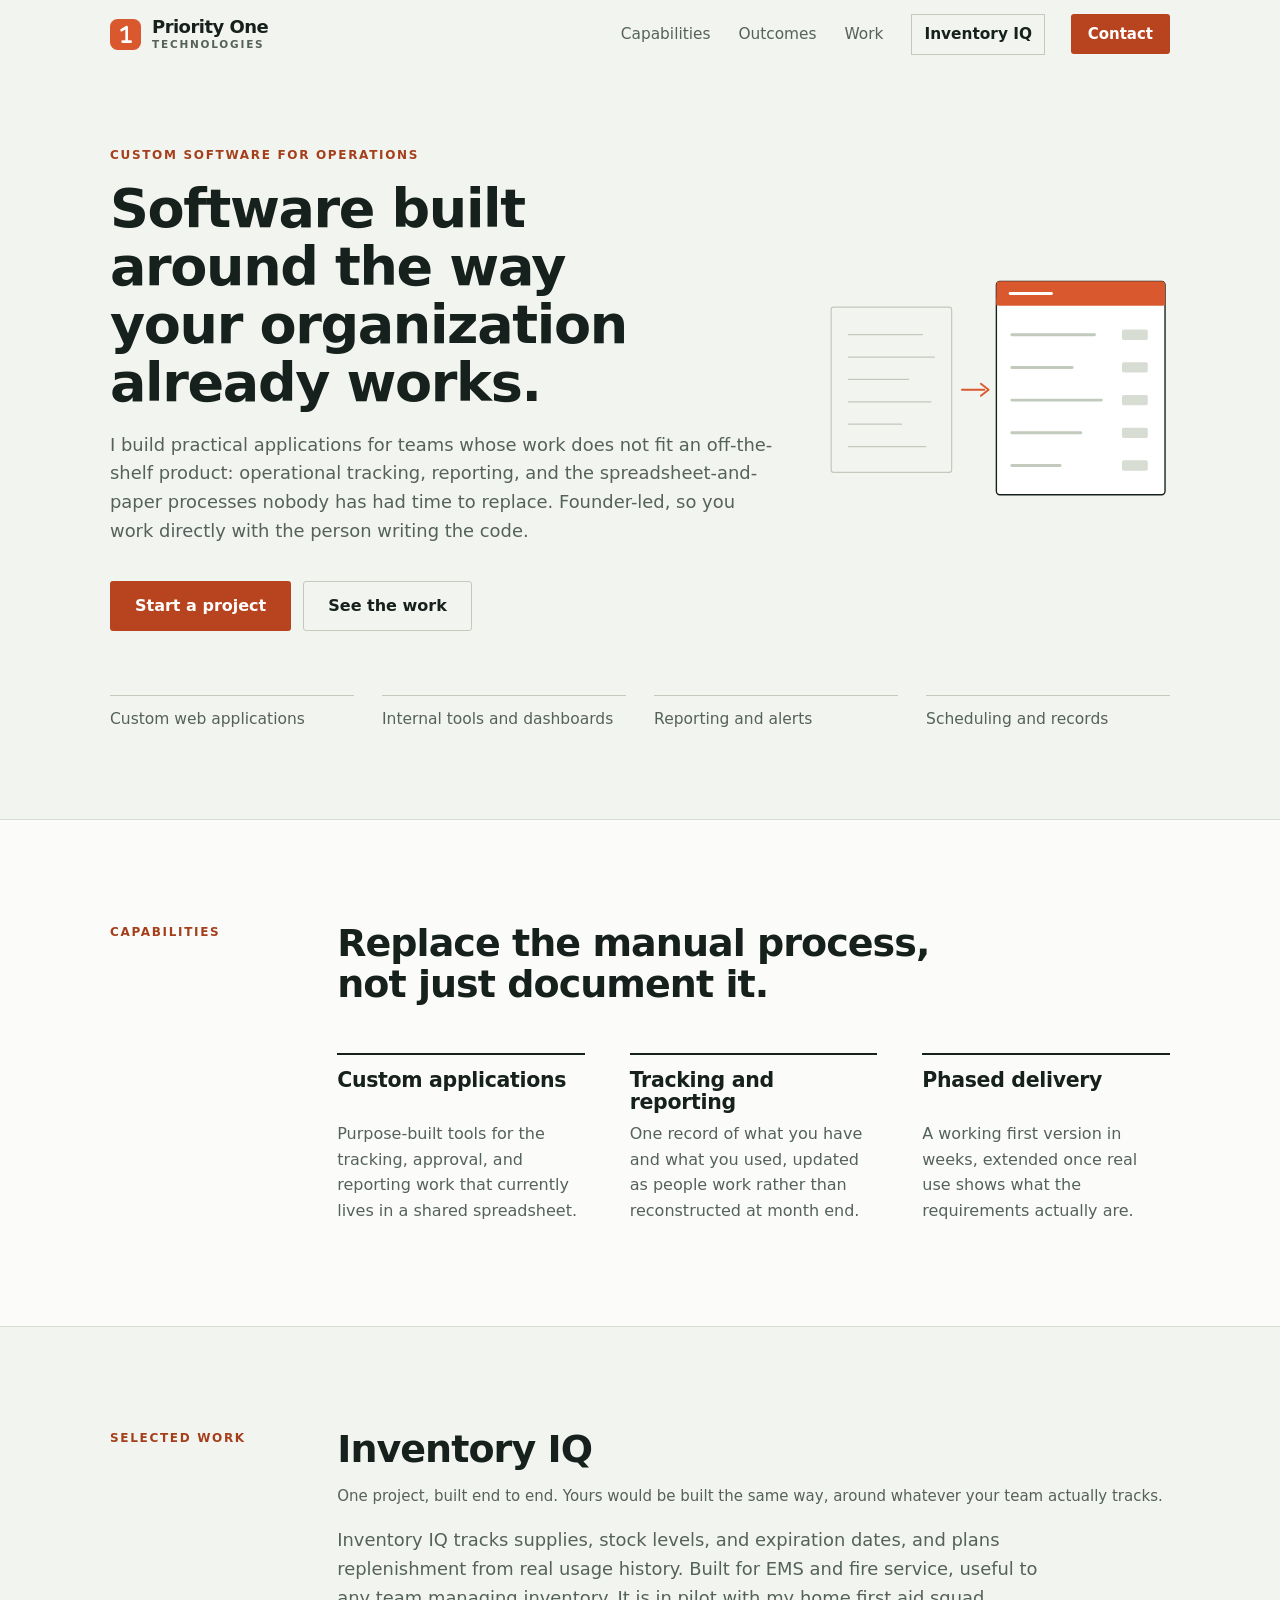
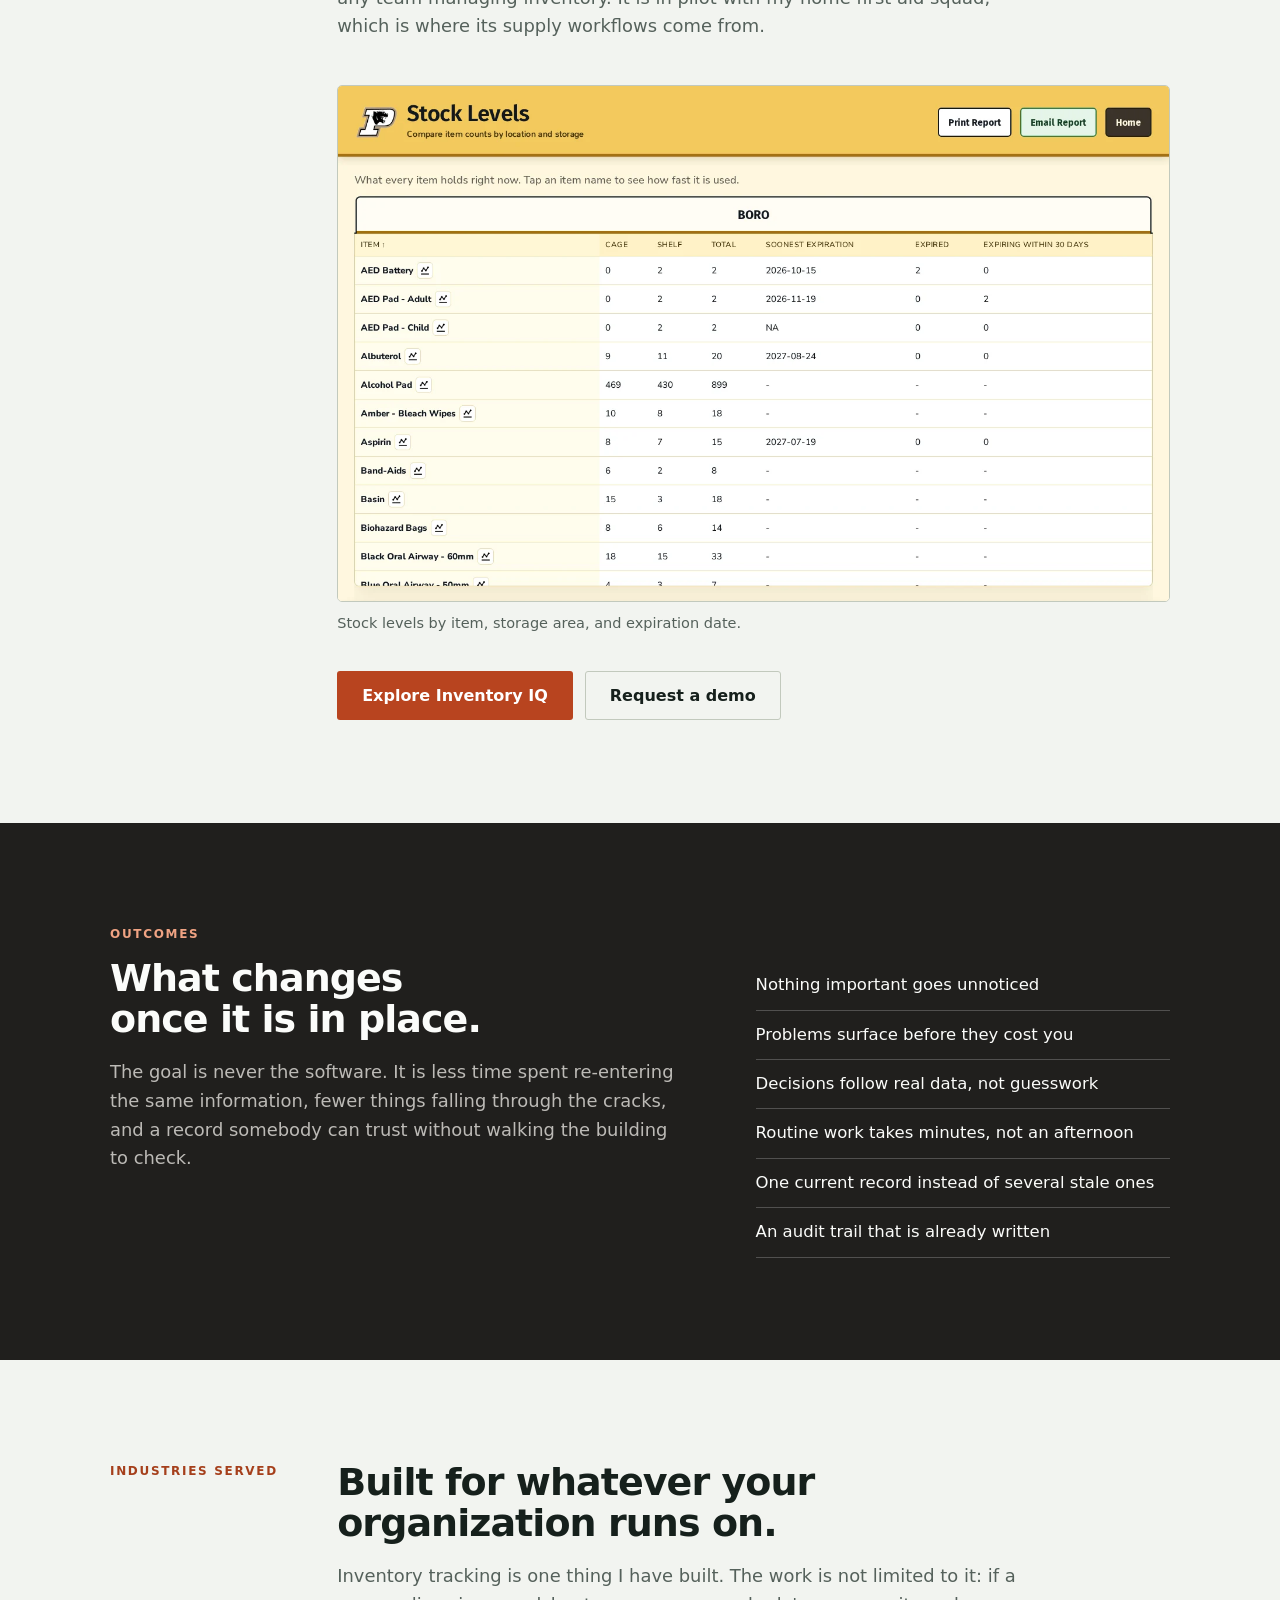
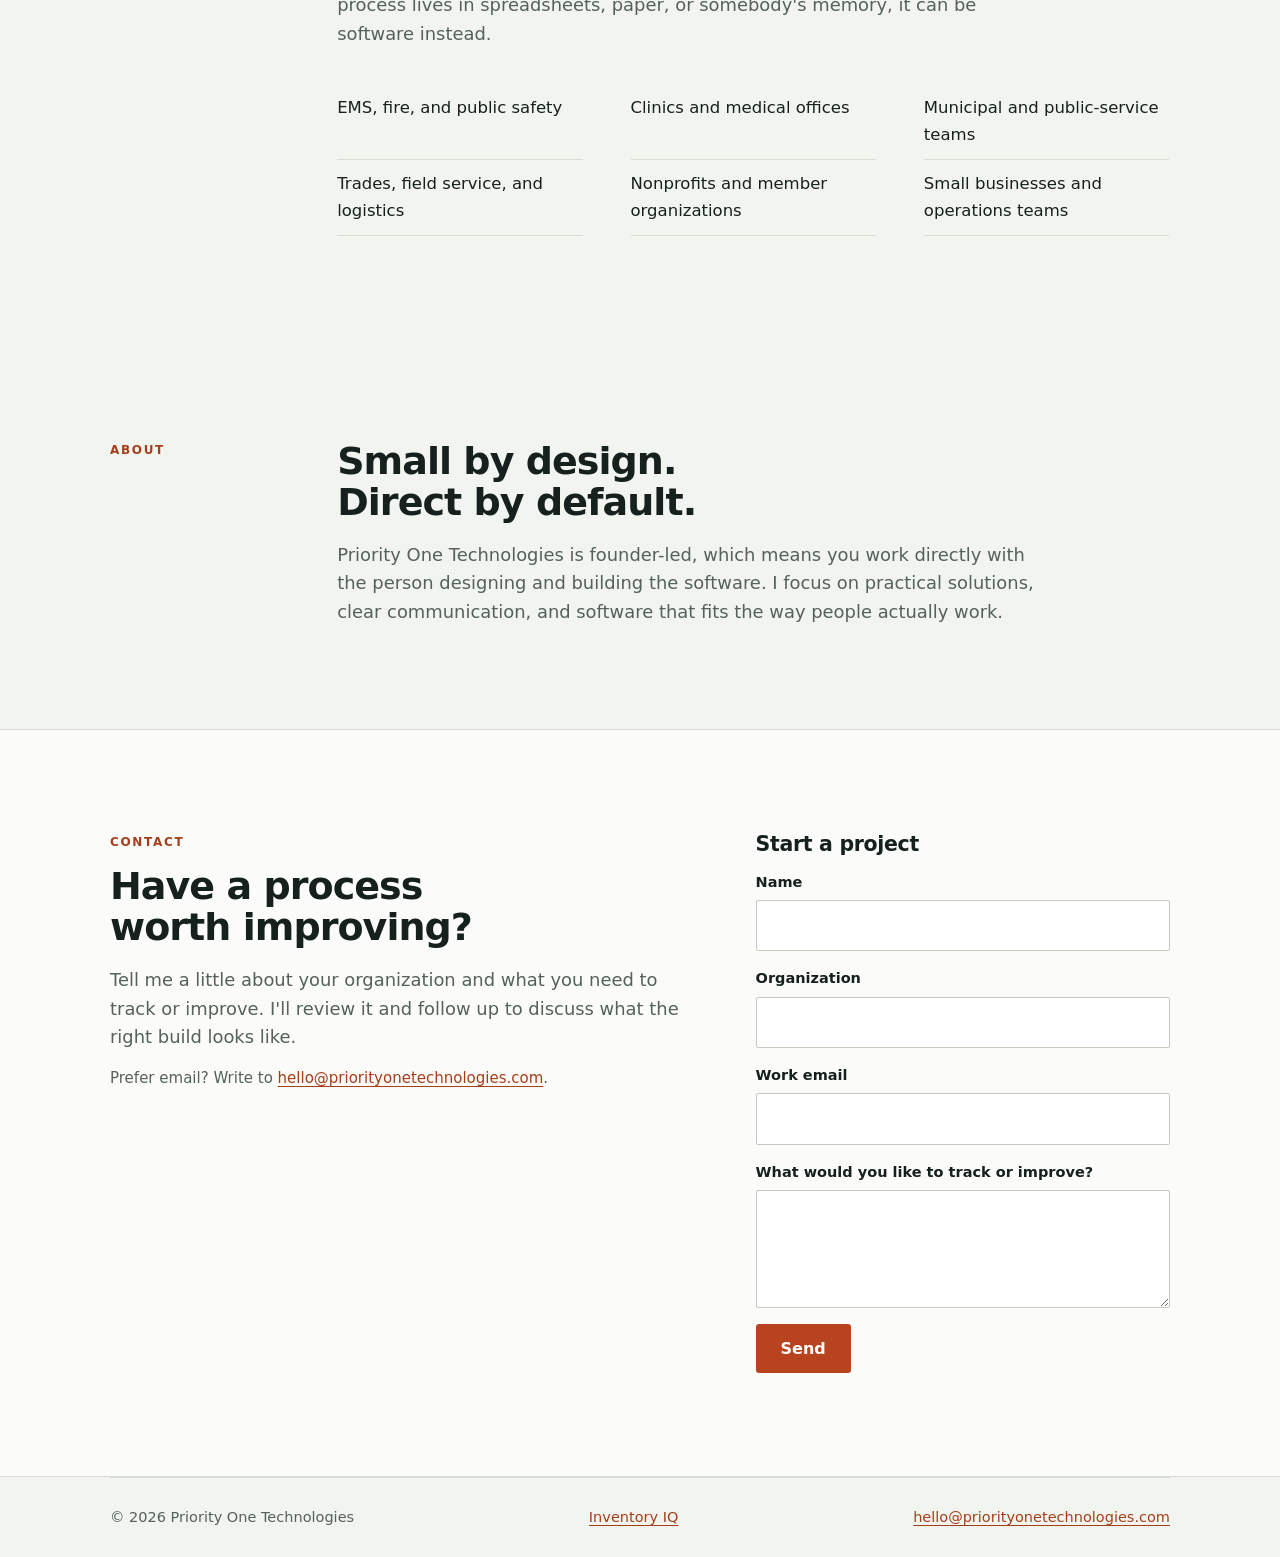
==== commit 940bffec: "feat: rebuild the homepage around custom software, not inventory" ====
--- a/index.html
+++ b/index.html
@@ -5,19 +5,19 @@
 <meta name="viewport" content="width=device-width, initial-scale=1">
 <meta http-equiv="Content-Security-Policy" content="default-src 'self'; script-src 'self'; style-src 'self' https://fonts.googleapis.com; font-src https://fonts.gstatic.com; img-src 'self' data:; connect-src 'self' https://formspree.io; form-action 'self' https://formspree.io; object-src 'none'; base-uri 'self'; frame-ancestors 'none'">
 <meta name="referrer" content="strict-origin-when-cross-origin">
-<title>Priority One Technologies | Inventory IQ &amp; Custom Software</title>
-<meta name="description" content="Explore Inventory IQ inventory tracking software for EMS, fire departments, and other supply-focused teams. Priority One Technologies also builds practical custom software and data tools.">
+<title>Priority One Technologies | Custom Software for Operations</title>
+<meta name="description" content="Priority One Technologies builds custom web applications, internal tools, reporting, and tracking software for teams whose work does not fit an off-the-shelf product. Inventory IQ is one of those projects.">
 <link rel="canonical" href="https://priorityonetechnologies.com/">
 <meta property="og:type" content="website">
 <meta property="og:site_name" content="Priority One Technologies">
-<meta property="og:title" content="Priority One Technologies | Inventory IQ &amp; Custom Software">
-<meta property="og:description" content="Inventory IQ tracks supply usage, stock levels, locations, and expiration dates. Priority One Technologies also builds custom software and data tools.">
+<meta property="og:title" content="Priority One Technologies | Custom Software for Operations">
+<meta property="og:description" content="Priority One Technologies builds custom web applications, internal tools, reporting, and tracking software for teams whose work does not fit an off-the-shelf product. Inventory IQ is one of those projects.">
 <meta property="og:url" content="https://priorityonetechnologies.com/">
 <meta property="og:image" content="https://priorityonetechnologies.com/og-image.png">
 <meta property="og:image:alt" content="Priority One Technologies">
 <meta name="twitter:card" content="summary_large_image">
-<meta name="twitter:title" content="Priority One Technologies | Inventory IQ &amp; Custom Software">
-<meta name="twitter:description" content="Inventory IQ tracks supply usage, stock levels, locations, and expiration dates. Priority One Technologies also builds custom software and data tools.">
+<meta name="twitter:title" content="Priority One Technologies | Custom Software for Operations">
+<meta name="twitter:description" content="Priority One Technologies builds custom web applications, internal tools, reporting, and tracking software for teams whose work does not fit an off-the-shelf product. Inventory IQ is one of those projects.">
 <link rel="icon" type="image/png" href="favicon.png">
 <link rel="preconnect" href="https://fonts.googleapis.com">
 <link rel="preconnect" href="https://fonts.gstatic.com" crossorigin>
@@ -58,113 +58,160 @@
         </span>
       </a>
       <div class="site-nav">
-        <a href="#inventory-iq">Inventory IQ</a>
-        <a href="#custom-software">Custom Software</a>
-        <a href="#about">About</a>
-        <a href="#contact">Contact</a>
-      </div>
-      <a class="btn sm" href="iiq/#demo">Request a demo</a>
+        <a href="#capabilities">Capabilities</a>
+        <a href="#outcomes">Outcomes</a>
+        <a href="#work">Work</a>
+        <a class="nav-product" href="iiq/">Inventory IQ</a>
+      </div>
+      <a class="btn sm" href="#contact">Contact</a>
     </nav>
   </div>
 </header>
 
 <main id="main">
   <div class="wrap">
-    <section class="home-hero split">
-      <div class="lead">
-        <p class="eyebrow">Inventory tracking software</p>
-        <h1>Know what you have. Know when you'll need more.</h1>
-        <p class="lede">Inventory IQ helps teams track supplies, monitor stock levels and expiration dates, and plan replenishment using real usage history. Built with EMS and fire-service workflows in mind, it can also support other organizations that need a clearer picture of their inventory.</p>
-        <div class="actions">
-          <a class="btn" href="iiq/">Explore Inventory IQ</a>
-          <a class="btn quiet" href="iiq/#demo">Request a demo</a>
-        </div>
-        <p class="note">Need something built around your workflow? <a href="#custom-software">See custom software capabilities.</a></p>
-      </div>
-      <figure class="shot aside">
-        <img src="images/iiq-levels.webp" alt="The Inventory IQ stock levels screen, listing items such as AED pads, albuterol and alcohol pads with counts per storage area, a total, the soonest expiration date, and counts of expired and soon-to-expire units." width="1424" height="884" fetchpriority="high">
-        <figcaption>Stock levels by item, storage area, and expiration date.</figcaption>
-      </figure>
-    </section>
-  </div>
-
-  <div class="band band-lift" id="inventory-iq">
+    <section class="home-hero">
+      <div class="hero-top">
+        <div class="hero-copy">
+          <p class="eyebrow">Custom software for operations</p>
+          <h1>Software built around the way your organization already works.</h1>
+          <p class="lede">I build practical applications for teams whose work does not fit an off-the-shelf product: operational tracking, reporting, and the spreadsheet-and-paper processes nobody has had time to replace. Founder-led, so you work directly with the person writing the code.</p>
+          <div class="actions">
+            <a class="btn" href="#contact">Start a project</a>
+            <a class="btn quiet" href="#work">See the work</a>
+          </div>
+        </div>
+        <svg class="hero-art" viewBox="0 0 400 300" role="img" aria-label="A paper log sheet replaced by an application screen.">
+          <g class="art-paper">
+            <rect x="6" y="56" width="140" height="192" rx="3"/>
+            <line x1="26" y1="88" x2="112" y2="88"/>
+            <line x1="26" y1="114" x2="126" y2="114"/>
+            <line x1="26" y1="140" x2="96" y2="140"/>
+            <line x1="26" y1="166" x2="122" y2="166"/>
+            <line x1="26" y1="192" x2="88" y2="192"/>
+            <line x1="26" y1="218" x2="116" y2="218"/>
+          </g>
+          <path class="art-flow" d="M158 152h26" />
+          <path class="art-flow-head" d="M180 145l9 7-9 7" />
+          <g class="art-app">
+            <rect class="art-card" x="198" y="26" width="196" height="248" rx="4"/>
+            <rect class="art-bar" x="198" y="26" width="196" height="28" rx="4"/>
+            <rect class="art-bar-foot" x="198" y="46" width="196" height="8"/>
+            <line class="art-head" x1="214" y1="40" x2="262" y2="40"/>
+            <g class="art-rows">
+              <line x1="216" y1="88" x2="312" y2="88"/>
+              <line x1="216" y1="126" x2="286" y2="126"/>
+              <line x1="216" y1="164" x2="320" y2="164"/>
+              <line x1="216" y1="202" x2="296" y2="202"/>
+              <line x1="216" y1="240" x2="272" y2="240"/>
+            </g>
+            <g class="art-chips">
+              <rect x="344" y="82" width="30" height="12" rx="2"/>
+              <rect class="art-chip-on" x="344" y="120" width="30" height="12" rx="2"/>
+              <rect x="344" y="158" width="30" height="12" rx="2"/>
+              <rect x="344" y="196" width="30" height="12" rx="2"/>
+              <rect x="344" y="234" width="30" height="12" rx="2"/>
+            </g>
+          </g>
+        </svg>
+      </div>
+      <ul class="hero-strip">
+        <li>Custom web applications</li>
+        <li>Internal tools and dashboards</li>
+        <li>Reporting and alerts</li>
+        <li>Scheduling and records</li>
+      </ul>
+    </section>
+  </div>
+
+  <div class="band band-lift" id="capabilities">
     <div class="wrap rail">
       <div class="label">
-        <p class="eyebrow">The product</p>
+        <p class="eyebrow">Capabilities</p>
       </div>
       <div class="body">
-        <h2>Inventory tracking that stays current as your team works.</h2>
+        <h2>Replace the manual process, not just document it.</h2>
         <ul class="points">
           <li>
-            <h3>Track usage</h3>
-            <p>Record inventory activity as supplies are used, so counts reflect what is actually on hand.</p>
+            <h3>Custom applications</h3>
+            <p>Purpose-built tools for the tracking, approval, and reporting work that currently lives in a shared spreadsheet.</p>
           </li>
           <li>
-            <h3>See stock and expiration status</h3>
-            <p>Review quantities by item and location, and identify low, depleted, or expiring inventory.</p>
+            <h3>Tracking and reporting</h3>
+            <p>One record of what you have and what you used, updated as people work rather than reconstructed at month end.</p>
           </li>
           <li>
-            <h3>Plan replenishment</h3>
-            <p>Use recorded usage history to help estimate when items may need to be reordered.</p>
+            <h3>Phased delivery</h3>
+            <p>A working first version in weeks, extended once real use shows what the requirements actually are.</p>
           </li>
         </ul>
-        <div class="actions">
-          <a class="btn quiet" href="iiq/">See how Inventory IQ works</a>
-        </div>
       </div>
     </div>
   </div>
 
   <div class="wrap">
-    <section class="band" id="custom-software">
+    <section class="band" id="work">
       <div class="rail">
         <div class="label">
-          <p class="eyebrow">Beyond Inventory IQ</p>
+          <p class="eyebrow">Selected work</p>
         </div>
         <div class="body">
-          <h2>Software built around the way your organization works.</h2>
-          <p class="lede">Not every operational problem has an off-the-shelf solution. Priority One Technologies also builds focused software and data tools that replace manual tracking, disconnected spreadsheets, and repetitive administrative work.</p>
-          <ul class="points">
-            <li>
-              <h3>Custom applications</h3>
-              <p>Purpose-built tools for operational workflows, tracking, reporting, and internal processes.</p>
-            </li>
-            <li>
-              <h3>Data and workflow tools</h3>
-              <p>Turn scattered information and spreadsheet-driven processes into more dependable systems.</p>
-            </li>
-            <li>
-              <h3>Ongoing improvement</h3>
-              <p>Refine and extend software as real-world needs become clearer.</p>
-            </li>
-          </ul>
+          <h2>Inventory IQ</h2>
+          <p class="note">One project, built end to end. Yours would be built the same way, around whatever your team actually tracks.</p>
+          <p class="lede">Inventory IQ tracks supplies, stock levels, and expiration dates, and plans replenishment from real usage history. Built for EMS and fire service, useful to any team managing inventory. It is in pilot with my home first aid squad, which is where its supply workflows come from.</p>
+          <figure class="shot zoomable">
+            <img src="images/iiq-levels.webp" alt="The Inventory IQ stock levels screen, listing items with counts per storage area, a total, the soonest expiration date, and counts of expired and soon-to-expire units." width="1424" height="884" loading="lazy">
+            <figcaption>Stock levels by item, storage area, and expiration date.</figcaption>
+          </figure>
           <div class="actions">
-            <a class="btn quiet" href="#contact">Discuss a custom project</a>
+            <a class="btn" href="iiq/">Explore Inventory IQ</a>
+            <a class="btn quiet" href="iiq/#demo">Request a demo</a>
           </div>
         </div>
       </div>
     </section>
   </div>
 
-  <div class="band band-dark">
+  <div class="band band-dark" id="outcomes">
     <div class="wrap split">
       <div class="lead">
-        <p class="eyebrow">Who it serves</p>
-        <h2>Built for teams that depend on knowing what they have.</h2>
-        <p class="lede">Inventory IQ is being developed with emergency-service supply workflows in mind, while the underlying need is common across many organizations: reliable counts, visibility into stock, and fewer surprises when supplies run low.</p>
+        <p class="eyebrow">Outcomes</p>
+        <h2>What changes once it is in place.</h2>
+        <p class="lede">The goal is never the software. It is less time spent re-entering the same information, fewer things falling through the cracks, and a record somebody can trust without walking the building to check.</p>
       </div>
       <div class="aside">
         <ul class="audience">
-          <li>EMS agencies and first aid squads</li>
-          <li>Fire departments</li>
-          <li>Clinics and medical offices</li>
-          <li>Municipal and public-service teams</li>
-          <li>Warehouses and distribution</li>
-          <li>Other teams managing supplies and equipment</li>
+          <li>Nothing important goes unnoticed</li>
+          <li>Problems surface before they cost you</li>
+          <li>Decisions follow real data, not guesswork</li>
+          <li>Routine work takes minutes, not an afternoon</li>
+          <li>One current record instead of several stale ones</li>
+          <li>An audit trail that is already written</li>
         </ul>
       </div>
     </div>
+  </div>
+
+  <div class="wrap">
+    <section class="band" id="who">
+      <div class="rail">
+        <div class="label">
+          <p class="eyebrow">Industries served</p>
+        </div>
+        <div class="body">
+          <h2>Built for whatever your organization runs on.</h2>
+          <p class="lede">Inventory tracking is one thing I have built. The work is not limited to it: if a process lives in spreadsheets, paper, or somebody's memory, it can be software instead.</p>
+          <ul class="audience">
+            <li>EMS, fire, and public safety</li>
+            <li>Clinics and medical offices</li>
+            <li>Municipal and public-service teams</li>
+            <li>Trades, field service, and logistics</li>
+            <li>Nonprofits and member organizations</li>
+            <li>Small businesses and operations teams</li>
+          </ul>
+        </div>
+      </div>
+    </section>
   </div>
 
   <div class="wrap">
@@ -176,7 +223,6 @@
         <div class="body">
           <h2>Small by design. Direct by default.</h2>
           <p class="lede">Priority One Technologies is founder-led, which means you work directly with the person designing and building the software. I focus on practical solutions, clear communication, and software that fits the way people actually work.</p>
-          <p class="lede">Inventory IQ is currently in a pilot with my home first aid squad, which is where its EMS supply workflows come from.</p>
 
           <!-- TODO: pilot quote, NOT YET APPROVED. Proposed wording awaiting sign-off from the Point Boro First Aid Squad chief. Remove the hidden attribute only once he has approved this exact wording, the attribution, and the use of the squad name in writing. Do not publish an invented or edited-after-approval quote. -->
           <figure class="quote-draft" hidden>
@@ -192,15 +238,12 @@
     <div class="wrap split">
       <div class="lead contact-head">
         <p class="eyebrow">Contact</p>
-        <h2>Have an inventory challenge or a process worth improving?</h2>
-        <p class="lede">Tell me a little about your organization and what you need to track or improve. I'll review it and follow up to discuss whether Inventory IQ or a custom solution is the right fit.</p>
+        <h2>Have a process worth improving?</h2>
+        <p class="lede">Tell me a little about your organization and what you need to track or improve. I'll review it and follow up to discuss what the right build looks like.</p>
         <p class="note">Prefer email? Write to <a href="mailto:hello@priorityonetechnologies.com">hello@priorityonetechnologies.com</a>.</p>
-        <div class="actions">
-          <a class="btn" href="iiq/#demo">Request an Inventory IQ demo</a>
-        </div>
       </div>
       <form class="contact-form aside" id="contactForm" method="POST" novalidate>
-        <h3>Discuss a custom project</h3>
+        <h3>Start a project</h3>
         <label class="field">
           <span>Name</span>
           <input type="text" id="contactName" name="name" autocomplete="name">
--- a/style.css
+++ b/style.css
@@ -11,8 +11,8 @@
     --brand: #d9582e;
     --brand-ink: #a53f1b;
     --brand-press: #b8441f;
-    --slate: #1b2521;
-    --slate-soft: #b7c0b9;
+    --slate: #201f1d;
+    --slate-soft: #bcbab6;
     --good: #1f7a62;
     --bad: #a8321a;
 
@@ -233,6 +233,20 @@
   .site-nav a:hover {
     color: var(--ink);
     text-decoration: underline;
+  }
+
+  .site-nav a.nav-product {
+    padding: 7px 12px;
+    border: var(--stroke) solid var(--rule-strong);
+    color: var(--ink);
+    font-weight: 600;
+  }
+
+  .site-nav a.nav-product:hover {
+    background: var(--ink);
+    border-color: var(--ink);
+    color: var(--paper);
+    text-decoration: none;
   }
 
   /* inline nav only once the bar has room for brand, links and CTA on one line */
@@ -344,19 +358,104 @@
   }
 
   .home-hero h1 {
-    max-width: 16ch;
+    max-width: 22ch;
   }
 
   .home-hero .lede {
-    max-width: 48ch;
-  }
-
-  .home-hero .aside {
-    align-self: center;
+    max-width: 60ch;
+  }
+
+  .hero-strip {
+    display: grid;
+    grid-template-columns: repeat(auto-fit, minmax(min(13rem, 100%), 1fr));
+    gap: clamp(14px, 2.2vw, 30px);
+    margin: clamp(40px, 5vw, 64px) 0 0;
+    padding: 0;
+    list-style: none;
+  }
+
+  .hero-strip li {
+    padding-top: 11px;
+    border-top: var(--stroke) solid var(--rule-strong);
+    color: var(--ink-soft);
+    font-size: 15.5px;
+    font-weight: 500;
+  }
+
+  .hero-top {
+    display: flex;
+    flex-wrap: wrap;
+    align-items: center;
+    gap: clamp(28px, 4vw, 56px);
+  }
+
+  .hero-copy {
+    flex: 3 1 28rem;
+    min-width: 0;
+  }
+
+  .hero-art {
+    flex: 1 1 17rem;
+    max-width: 25rem;
+    height: auto;
+    fill: none;
+  }
+
+  /* the hero art only earns its space beside the text; stacked on a phone it just costs scroll */
+  @media (max-width: 52rem) {
+    .hero-art {
+      display: none;
+    }
+  }
+
+  .art-paper {
+    stroke: var(--rule-strong);
+    stroke-width: 1.4;
+    stroke-linecap: round;
+  }
+
+  .art-card {
+    fill: #fff;
+    stroke: var(--ink);
+    stroke-width: 1.6;
+  }
+
+  .art-bar,
+  .art-bar-foot,
+  .art-chip-on {
+    fill: var(--brand);
+  }
+
+  .art-flow,
+  .art-flow-head {
+    stroke: var(--brand);
+    stroke-width: 2.2;
+    stroke-linecap: round;
+    stroke-linejoin: round;
+  }
+
+  .art-head {
+    stroke: #fff;
+    stroke-width: 3.4;
+    stroke-linecap: round;
+  }
+
+  .art-rows {
+    stroke: var(--rule-strong);
+    stroke-width: 3.4;
+    stroke-linecap: round;
+  }
+
+  .art-chips rect {
+    fill: var(--rule);
   }
 
   .shot {
     margin: 0;
+  }
+
+  .lede + .shot {
+    margin-top: clamp(28px, 3.5vw, 44px);
   }
 
   .shot img {
@@ -385,8 +484,15 @@
     list-style: none;
   }
 
+  .points li {
+    display: grid;
+    grid-row: span 2;
+    grid-template-rows: subgrid;
+    row-gap: 8px;
+  }
+
   .points h3 {
-    margin: 0 0 8px;
+    margin: 0;
     padding-top: 14px;
     border-top: var(--stroke-strong) solid var(--ink);
   }
@@ -549,3 +655,59 @@
     animation-duration: 1ms !important;
   }
 }
+
+@layer components {
+  .shot.zoomable img {
+    cursor: zoom-in;
+  }
+
+  .lightbox {
+    position: fixed;
+    inset: 0;
+    margin: 0;
+    z-index: 50;
+    display: flex;
+    flex-direction: column;
+    gap: 12px;
+    align-items: center;
+    justify-content: center;
+    padding: var(--gutter);
+    background: color-mix(in srgb, var(--slate) 88%, transparent);
+  }
+
+  .lightbox[hidden] {
+    display: none;
+  }
+
+  .lightbox img {
+    display: block;
+    max-width: 100%;
+    max-height: 86vh;
+    width: auto;
+  }
+
+  .lightbox figcaption {
+    max-width: var(--measure);
+    color: var(--slate-soft);
+    font-size: 14.5px;
+    text-align: center;
+  }
+
+  .lightbox-close {
+    position: absolute;
+    top: var(--gutter);
+    right: var(--gutter);
+    padding: 7px 13px;
+    border: var(--stroke) solid var(--slate-soft);
+    border-radius: var(--r-button);
+    background: none;
+    color: #fff;
+    font: inherit;
+    font-size: 14px;
+    cursor: pointer;
+  }
+
+  .lightbox-close:hover {
+    background: color-mix(in srgb, #fff 14%, transparent);
+  }
+}
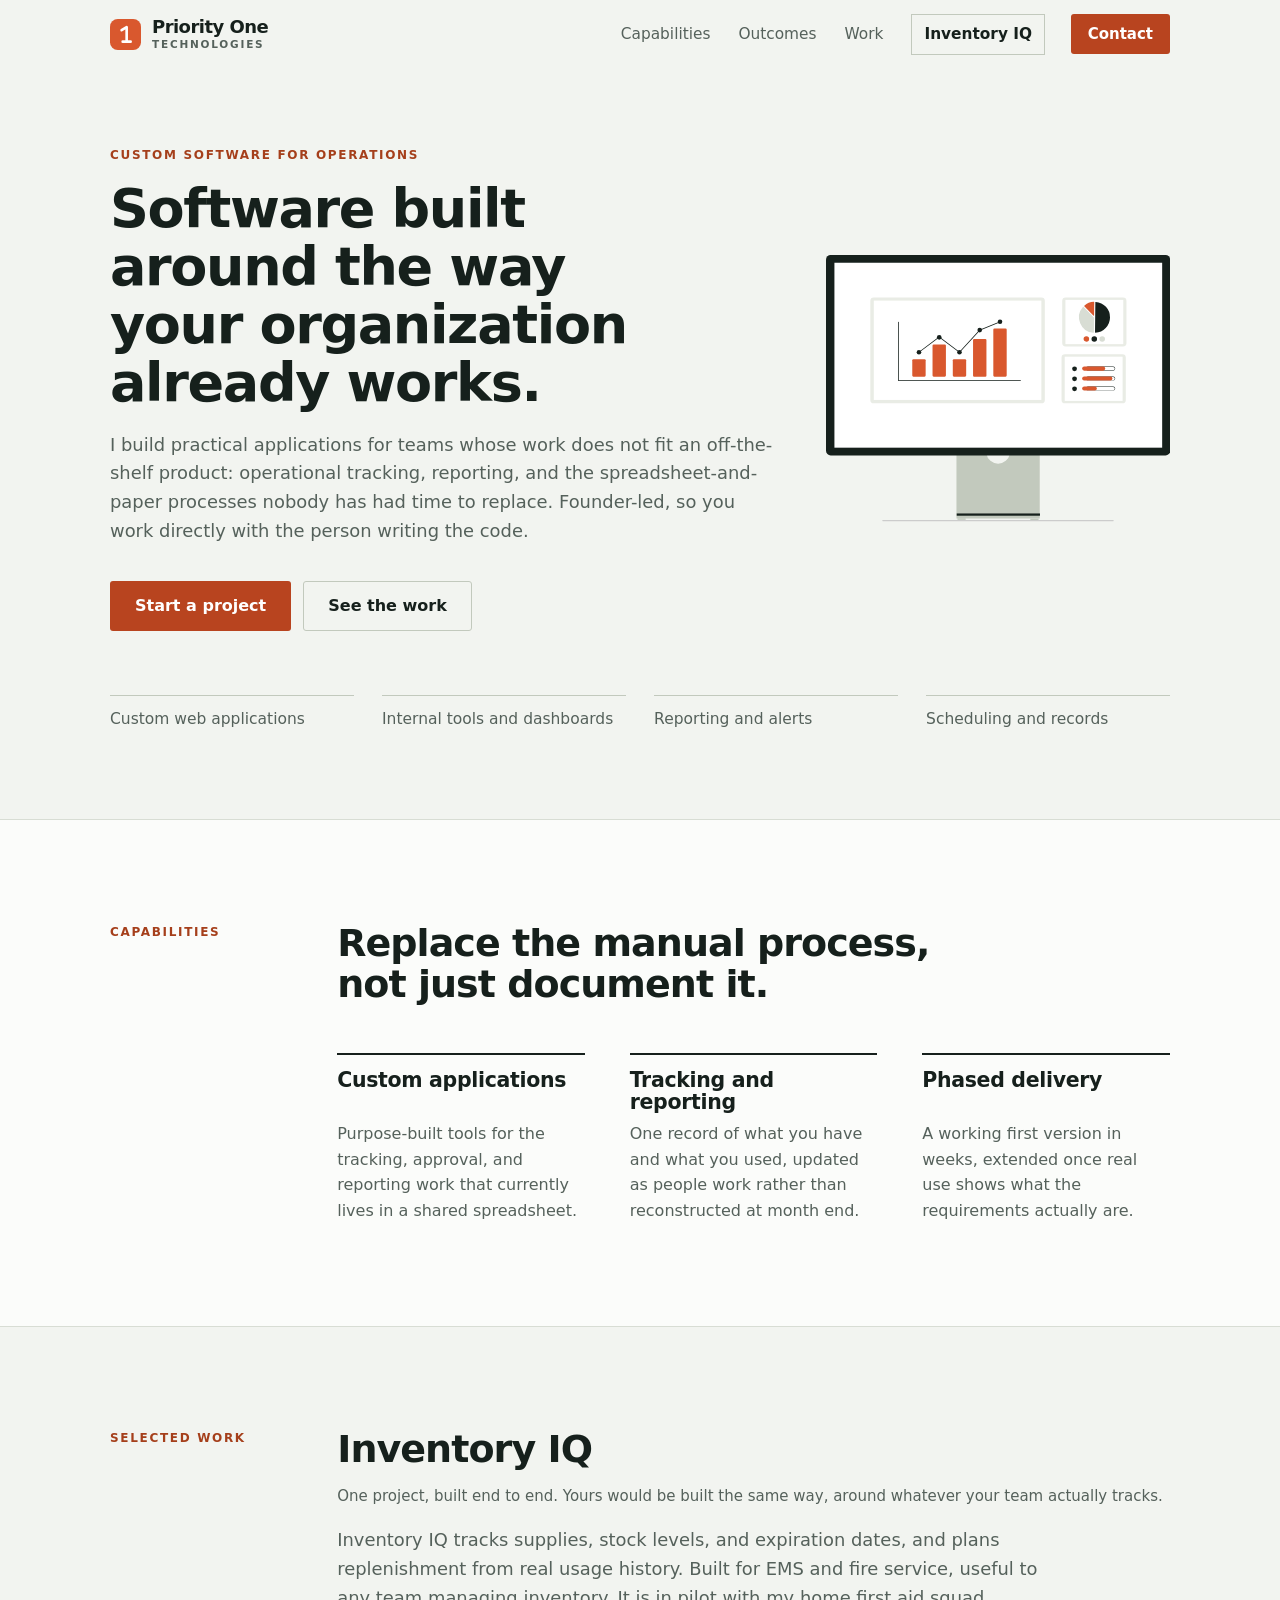
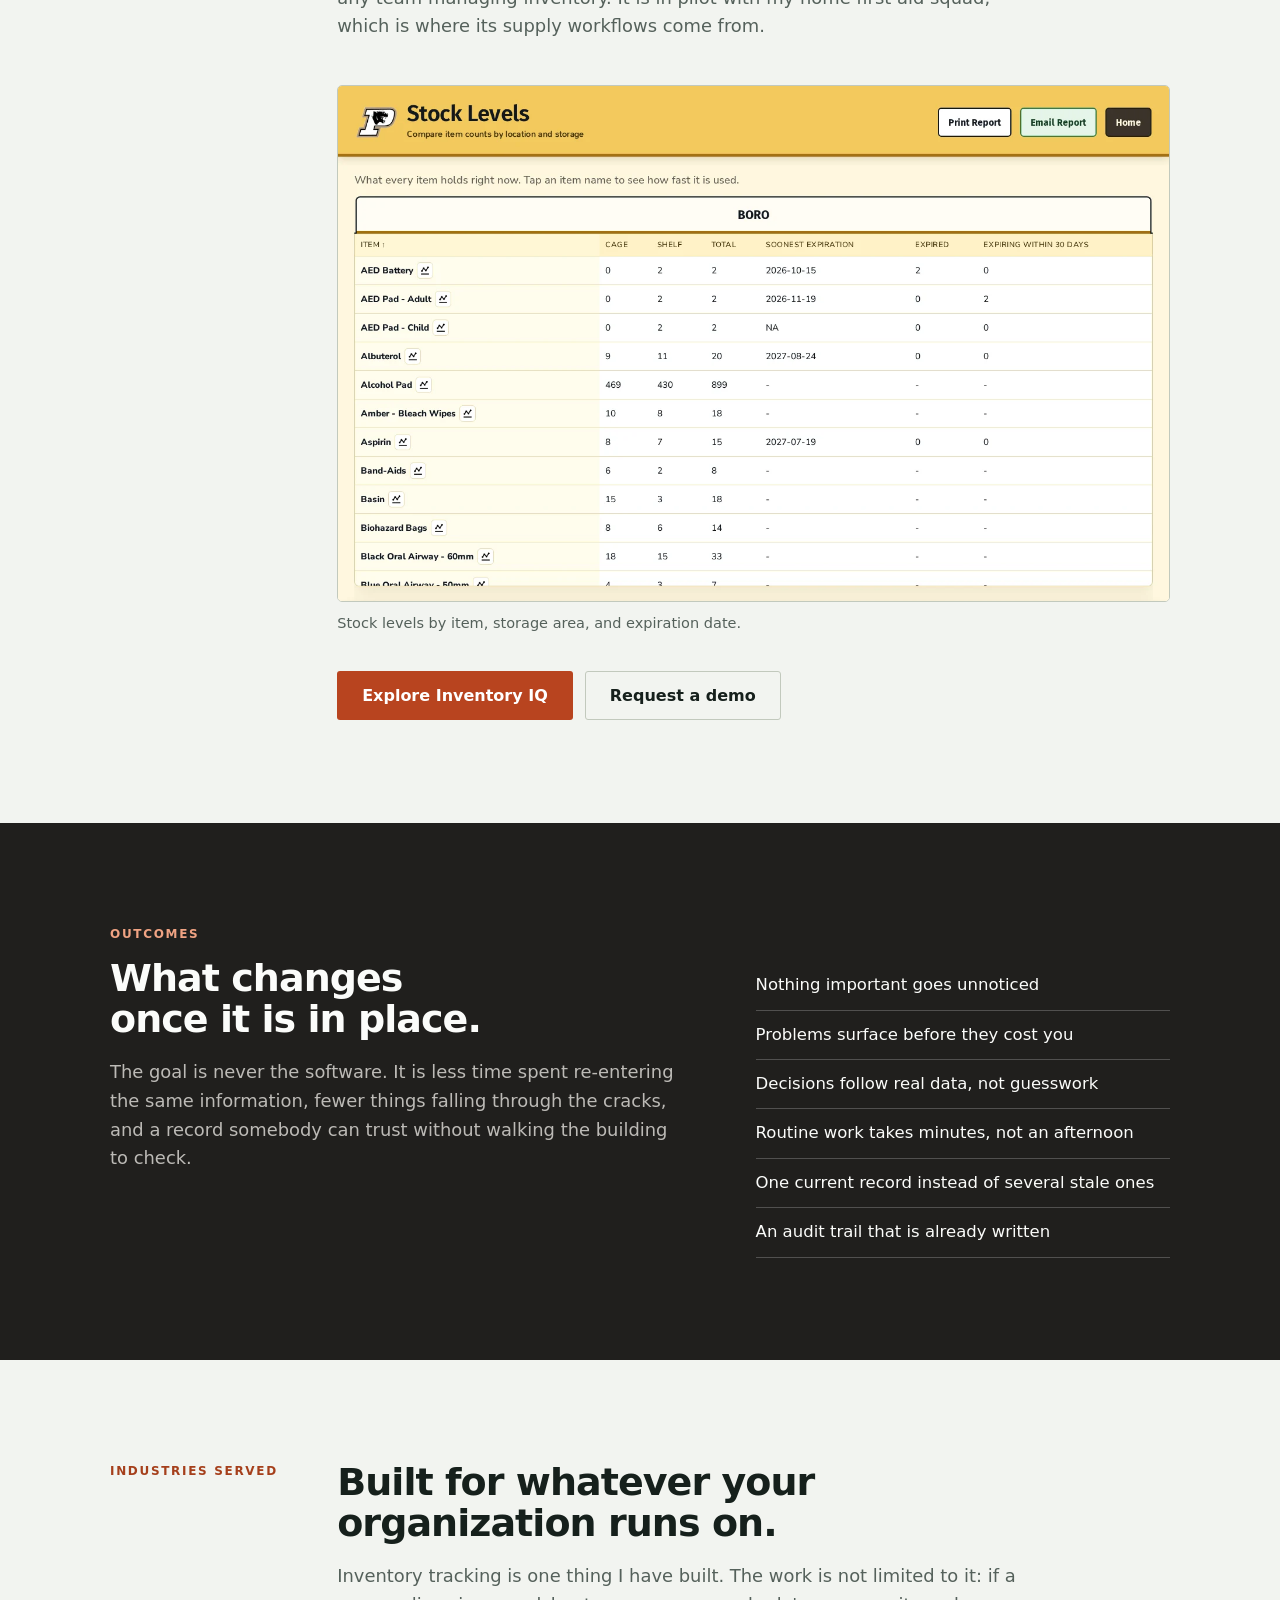
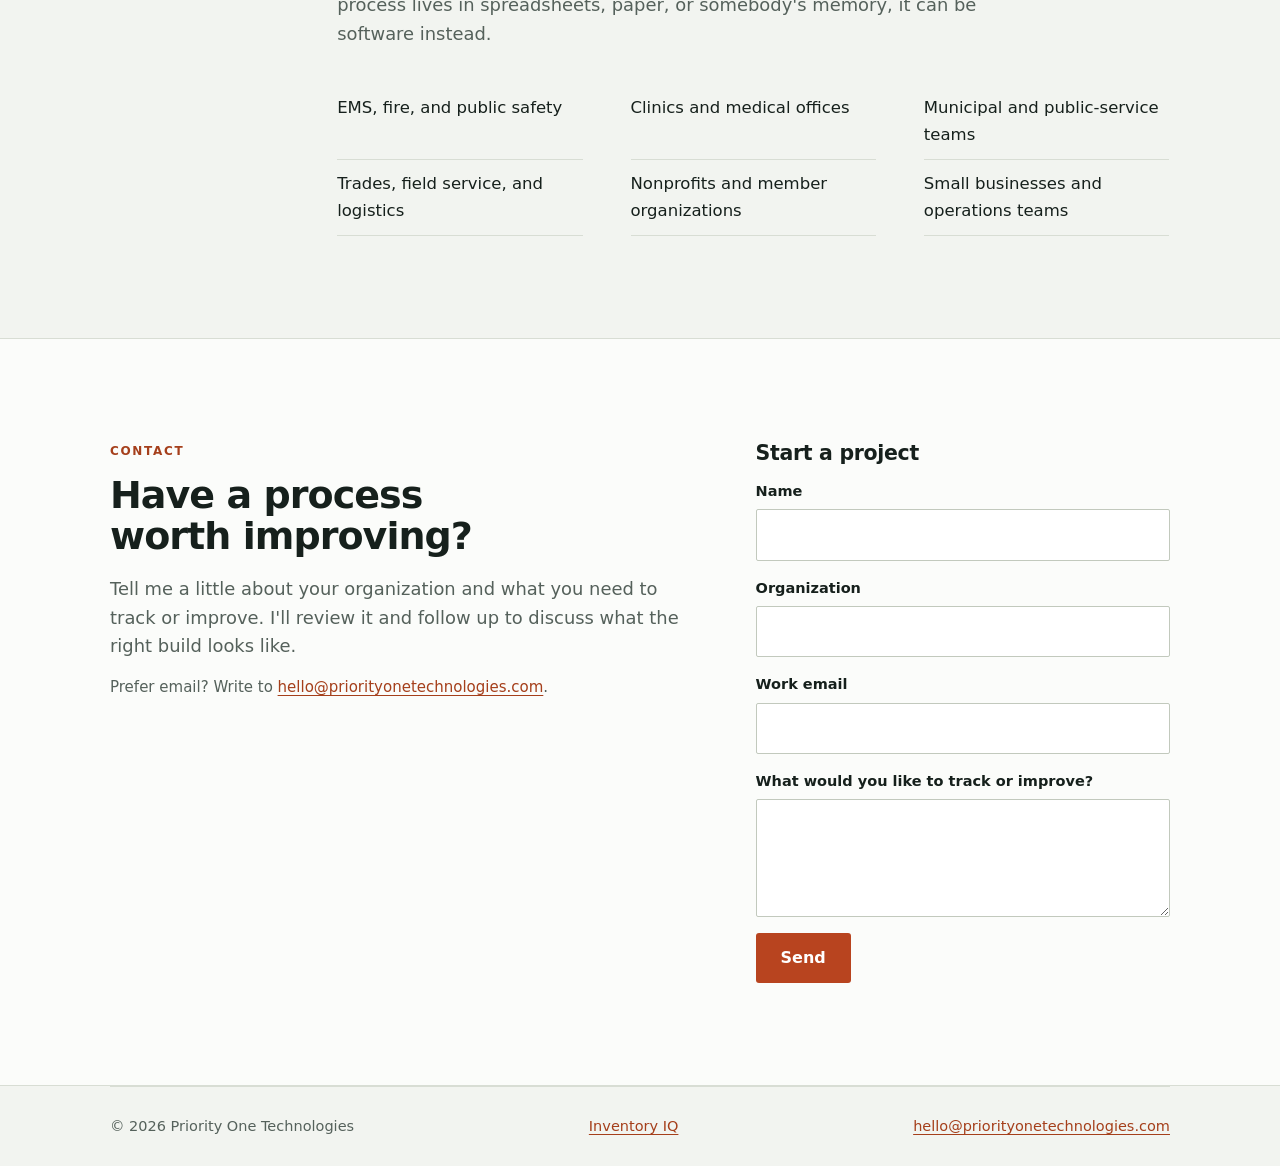
==== commit 086fe990: "feat(site): replace the hero line art with the dashboard illustration" ====
--- a/index.html
+++ b/index.html
@@ -81,38 +81,51 @@
             <a class="btn quiet" href="#work">See the work</a>
           </div>
         </div>
-        <svg class="hero-art" viewBox="0 0 400 300" role="img" aria-label="A paper log sheet replaced by an application screen.">
-          <g class="art-paper">
-            <rect x="6" y="56" width="140" height="192" rx="3"/>
-            <line x1="26" y1="88" x2="112" y2="88"/>
-            <line x1="26" y1="114" x2="126" y2="114"/>
-            <line x1="26" y1="140" x2="96" y2="140"/>
-            <line x1="26" y1="166" x2="122" y2="166"/>
-            <line x1="26" y1="192" x2="88" y2="192"/>
-            <line x1="26" y1="218" x2="116" y2="218"/>
-          </g>
-          <path class="art-flow" d="M158 152h26" />
-          <path class="art-flow-head" d="M180 145l9 7-9 7" />
-          <g class="art-app">
-            <rect class="art-card" x="198" y="26" width="196" height="248" rx="4"/>
-            <rect class="art-bar" x="198" y="26" width="196" height="28" rx="4"/>
-            <rect class="art-bar-foot" x="198" y="46" width="196" height="8"/>
-            <line class="art-head" x1="214" y1="40" x2="262" y2="40"/>
-            <g class="art-rows">
-              <line x1="216" y1="88" x2="312" y2="88"/>
-              <line x1="216" y1="126" x2="286" y2="126"/>
-              <line x1="216" y1="164" x2="320" y2="164"/>
-              <line x1="216" y1="202" x2="296" y2="202"/>
-              <line x1="216" y1="240" x2="272" y2="240"/>
-            </g>
-            <g class="art-chips">
-              <rect x="344" y="82" width="30" height="12" rx="2"/>
-              <rect class="art-chip-on" x="344" y="120" width="30" height="12" rx="2"/>
-              <rect x="344" y="158" width="30" height="12" rx="2"/>
-              <rect x="344" y="196" width="30" height="12" rx="2"/>
-              <rect x="344" y="234" width="30" height="12" rx="2"/>
-            </g>
-          </g>
+        <svg class="hero-art" viewBox="0 0 799.031 618.114" role="img" aria-label="An application dashboard showing charts and a usage trend line.">
+          <g id="Group_212" data-name="Group 212" transform="translate(-560 -231)">
+    <path id="Path_782-251" data-name="Path 782" d="M15.18,488.763c0,.872.478,1.573,1.073,1.573h535.1c.6,0,1.073-.7,1.073-1.573s-.478-1.573-1.073-1.573H16.253C15.658,487.191,15.18,487.891,15.18,488.763Z" transform="translate(675.479 358.778)" fill="#ccc"/>
+    <rect id="Rectangle_253" data-name="Rectangle 253" width="19.105" height="3.371" transform="translate(865.162 842.354)" fill="#c2c9bd"/>
+    <rect id="Rectangle_254" data-name="Rectangle 254" width="19.105" height="3.371" transform="translate(1034.295 842.916)" fill="#c2c9bd"/>
+    <path id="Path_783-252" data-name="Path 783" d="M352.955,370.945a27.529,27.529,0,0,1-54.321,0H229.146V521.536h193.3V370.945H352.955Z" transform="translate(633.72 321.38)" fill="#c2c9bd"/>
+    <rect id="Rectangle_255" data-name="Rectangle 255" width="193.296" height="5.242" transform="translate(863.43 830.985)" fill="#16201c"/>
+    <path id="Path_784-253" data-name="Path 784" d="M788.255,487.17H10.776A10.788,10.788,0,0,1,0,476.394V32.688A10.788,10.788,0,0,1,10.776,21.911H788.255a10.789,10.789,0,0,1,10.776,10.776V476.394a10.789,10.789,0,0,1-10.776,10.776Z" transform="translate(560 209.089)" fill="#16201c"/>
+    <rect id="Rectangle_256" data-name="Rectangle 256" width="760.822" height="429.297" transform="translate(579.547 248.98)" fill="#fff"/>
+    <g id="Group_209" data-name="Group 209" transform="translate(662.881 329.557)">
+      <rect id="Rectangle_774" data-name="Rectangle 774" width="149.174" height="113.965" rx="8" transform="translate(445.471)" fill="#e9ece5"/>
+      <rect id="Rectangle_775" data-name="Rectangle 775" width="134.349" height="102.639" transform="translate(452.884 5.664)" fill="#fff"/>
+      <path id="Path_3446-254" data-name="Path 3446" d="M693.4,297.7h.053a35.82,35.82,0,0,0,.8-71.491.817.817,0,0,0-.618.214.809.809,0,0,0-.264.592l-.783,69.859a.82.82,0,0,0,.811.827Z" transform="translate(-170.983 -215.901)" fill="#16201c"/>
+      <path id="Path_3447-255" data-name="Path 3447" d="M666.346,237.433a1.055,1.055,0,0,1,.74.316l24.049,24.595a1.043,1.043,0,0,1,.3.746l-.375,33.428a1.04,1.04,0,0,1-.34.761,1.056,1.056,0,0,1-.794.276,36.054,36.054,0,0,1-24.382-59.764,1.056,1.056,0,0,1,.762-.357Z" transform="translate(-172.021 -215.577)" fill="#d8ddd4"/>
+      <path id="Path_3448-256" data-name="Path 3448" d="M690.469,225.927a1.059,1.059,0,0,1,.72.294,1.04,1.04,0,0,1,.323.769l-.338,30.16a1.05,1.05,0,0,1-1.8.722l-20.986-21.462a1.052,1.052,0,0,1,.057-1.524,36.13,36.13,0,0,1,21.961-8.959Z" transform="translate(-171.689 -215.909)" fill="#D9582E"/>
+      <path id="Path_3449-257" data-name="Path 3449" d="M679.694,309.958a6.434,6.434,0,1,1-6.361-6.505,6.434,6.434,0,0,1,6.361,6.505Z" transform="translate(-171.725 -213.675)" fill="#D9582E"/>
+      <path id="Path_3450-258" data-name="Path 3450" d="M697.56,310.158a6.434,6.434,0,1,1-6.361-6.505A6.434,6.434,0,0,1,697.56,310.158Z" transform="translate(-171.21 -213.669)" fill="#16201c"/>
+      <path id="Path_3451-259" data-name="Path 3451" d="M715.426,310.358a6.434,6.434,0,1,1-6.361-6.505A6.434,6.434,0,0,1,715.426,310.358Z" transform="translate(-170.696 -213.664)" fill="#d8ddd4"/>
+      <rect id="Rectangle_776" data-name="Rectangle 776" width="149.174" height="113.965" rx="8" transform="translate(443.901 131.901)" fill="#e9ece5"/>
+      <rect id="Rectangle_777" data-name="Rectangle 777" width="134.349" height="102.639" transform="translate(451.313 137.565)" fill="#fff"/>
+      <circle id="Ellipse_536" data-name="Ellipse 536" cx="5.578" cy="5.578" r="5.578" transform="translate(468.53 160.142)" fill="#16201c"/>
+      <path id="Path_3452-260" data-name="Path 3452" d="M735.314,373.075a3.783,3.783,0,0,1,0,7.566H676.645a3.783,3.783,0,0,1,0-7.566h58.669m0-.927H676.645a4.71,4.71,0,1,0,0,9.419h58.669a4.71,4.71,0,1,0,0-9.419Z" transform="translate(-171.578 -211.696)" fill="#16201c"/>
+      <path id="Path_3453-261" data-name="Path 3453" d="M712.406,381.568H668.241a4.71,4.71,0,0,1,0-9.419h44.165a4.71,4.71,0,0,1,0,9.419Z" transform="translate(-171.82 -211.696)" fill="#D9582E"/>
+      <circle id="Ellipse_537" data-name="Ellipse 537" cx="5.578" cy="5.578" r="5.578" transform="translate(468.53 183.306)" fill="#16201c"/>
+      <path id="Path_3454-262" data-name="Path 3454" d="M735.314,395.59a3.783,3.783,0,0,1,0,7.566H676.645a3.783,3.783,0,0,1,0-7.566h58.669m0-.927H676.645a4.71,4.71,0,0,0,0,9.419h58.669a4.71,4.71,0,1,0,0-9.419Z" transform="translate(-171.578 -211.047)" fill="#16201c"/>
+      <path id="Path_3455-263" data-name="Path 3455" d="M729.084,404.083H668.241a4.71,4.71,0,0,1,0-9.419h60.843a4.71,4.71,0,0,1,0,9.419Z" transform="translate(-171.82 -211.047)" fill="#D9582E"/>
+      <circle id="Ellipse_538" data-name="Ellipse 538" cx="5.578" cy="5.578" r="5.578" transform="translate(468.53 206.469)" fill="#16201c"/>
+      <path id="Path_3456-264" data-name="Path 3456" d="M735.314,418.105a3.783,3.783,0,0,1,0,7.566H676.645a3.783,3.783,0,0,1,0-7.566h58.669m0-.927H676.645a4.71,4.71,0,0,0,0,9.419h58.669a4.71,4.71,0,1,0,0-9.419Z" transform="translate(-171.578 -210.398)" fill="#16201c"/>
+      <path id="Path_3457-265" data-name="Path 3457" d="M692.949,426.6H668.241a4.71,4.71,0,0,1,0-9.419h24.708a4.71,4.71,0,0,1,0,9.419Z" transform="translate(-171.82 -210.398)" fill="#D9582E"/>
+      <rect id="Rectangle_778" data-name="Rectangle 778" width="405.085" height="245.866" rx="8" fill="#e9ece5"/>
+      <rect id="Rectangle_779" data-name="Rectangle 779" width="388.981" height="230.626" transform="translate(8.052 7.341)" fill="#fff"/>
+      <path id="Path_3458-266" data-name="Path 3458" d="M532.581,408.413H249.021a.887.887,0,0,1-.887-.887V271.616a.887.887,0,1,1,1.775,0V406.639H532.581a.887.887,0,0,1,0,1.775Z" transform="translate(-183.789 -214.618)" fill="#16201c"/>
+      <path id="Path_3459-267" data-name="Path 3459" d="M308.68,396.212H282.889a2.637,2.637,0,0,1-2.634-2.634V358.025a2.637,2.637,0,0,1,2.634-2.634H308.68a2.637,2.637,0,0,1,2.634,2.634v35.553A2.637,2.637,0,0,1,308.68,396.212Z" transform="translate(-182.864 -212.178)" fill="#D9582E"/>
+      <path id="Path_3460-268" data-name="Path 3460" d="M354.4,397.157H328.6a2.637,2.637,0,0,1-2.634-2.634V325.248a2.637,2.637,0,0,1,2.634-2.634H354.4a2.637,2.637,0,0,1,2.634,2.634v69.275A2.637,2.637,0,0,1,354.4,397.157Z" transform="translate(-181.546 -213.123)" fill="#D9582E"/>
+      <path id="Path_3461-269" data-name="Path 3461" d="M400.111,396.212H374.32a2.637,2.637,0,0,1-2.634-2.634V358.025a2.637,2.637,0,0,1,2.634-2.634h25.791a2.637,2.637,0,0,1,2.634,2.634v35.553a2.637,2.637,0,0,1-2.634,2.634Z" transform="translate(-180.229 -212.178)" fill="#D9582E"/>
+      <path id="Path_3462-270" data-name="Path 3462" d="M445.827,397.53H420.036a2.58,2.58,0,0,1-2.634-2.515V312.19a2.58,2.58,0,0,1,2.634-2.515h25.791a2.58,2.58,0,0,1,2.634,2.515v82.824a2.58,2.58,0,0,1-2.634,2.515Z" transform="translate(-178.912 -213.496)" fill="#D9582E"/>
+      <path id="Path_3463-271" data-name="Path 3463" d="M491.542,398.2H465.751a2.637,2.637,0,0,1-2.634-2.634V289.021a2.637,2.637,0,0,1,2.634-2.634h25.791a2.637,2.637,0,0,1,2.634,2.634V395.567A2.637,2.637,0,0,1,491.542,398.2Z" transform="translate(-177.595 -214.167)" fill="#D9582E"/>
+      <circle id="Ellipse_539" data-name="Ellipse 539" cx="5.324" cy="5.324" r="5.324" transform="translate(107.596 121.914)" fill="#16201c"/>
+      <circle id="Ellipse_540" data-name="Ellipse 540" cx="5.324" cy="5.324" r="5.324" transform="translate(154.629 87.306)" fill="#16201c"/>
+      <circle id="Ellipse_541" data-name="Ellipse 541" cx="5.324" cy="5.324" r="5.324" transform="translate(201.662 121.914)" fill="#16201c"/>
+      <circle id="Ellipse_542" data-name="Ellipse 542" cx="5.324" cy="5.324" r="5.324" transform="translate(248.695 70.445)" fill="#16201c"/>
+      <circle id="Ellipse_543" data-name="Ellipse 543" cx="5.324" cy="5.324" r="5.324" transform="translate(295.728 50.921)" fill="#16201c"/>
+      <path id="Path_3464-272" data-name="Path 3464" d="M260.816,208.773l-47.144-35.312-46.5,34.829-1.064-1.42,47.565-35.628,46.92,35.144,46.627-51.024.186-.076,47.033-18.95.664,1.646-46.846,18.875Z" transform="translate(-53.717 -80.341)" fill="#16201c"/>
+    </g>
+  </g>
         </svg>
       </div>
       <ul class="hero-strip">
@@ -215,23 +228,6 @@
   </div>
 
   <div class="wrap">
-    <section class="band" id="about">
-      <div class="rail">
-        <div class="label">
-          <p class="eyebrow">About</p>
-        </div>
-        <div class="body">
-          <h2>Small by design. Direct by default.</h2>
-          <p class="lede">Priority One Technologies is founder-led, which means you work directly with the person designing and building the software. I focus on practical solutions, clear communication, and software that fits the way people actually work.</p>
-
-          <!-- TODO: pilot quote, NOT YET APPROVED. Proposed wording awaiting sign-off from the Point Boro First Aid Squad chief. Remove the hidden attribute only once he has approved this exact wording, the attribution, and the use of the squad name in writing. Do not publish an invented or edited-after-approval quote. -->
-          <figure class="quote-draft" hidden>
-            <p>The crew picked it up without a training session. That matters more than any feature to me. If it is harder than the clipboard, nobody uses it, and we have been down that road before.</p>
-            <figcaption>- Chief, Point Boro First Aid Squad</figcaption>
-          </figure>
-        </div>
-      </div>
-    </section>
   </div>
 
   <div class="band band-lift" id="contact">
--- a/style.css
+++ b/style.css
@@ -398,7 +398,6 @@
     flex: 1 1 17rem;
     max-width: 25rem;
     height: auto;
-    fill: none;
   }
 
   /* the hero art only earns its space beside the text; stacked on a phone it just costs scroll */
@@ -406,48 +405,6 @@
     .hero-art {
       display: none;
     }
-  }
-
-  .art-paper {
-    stroke: var(--rule-strong);
-    stroke-width: 1.4;
-    stroke-linecap: round;
-  }
-
-  .art-card {
-    fill: #fff;
-    stroke: var(--ink);
-    stroke-width: 1.6;
-  }
-
-  .art-bar,
-  .art-bar-foot,
-  .art-chip-on {
-    fill: var(--brand);
-  }
-
-  .art-flow,
-  .art-flow-head {
-    stroke: var(--brand);
-    stroke-width: 2.2;
-    stroke-linecap: round;
-    stroke-linejoin: round;
-  }
-
-  .art-head {
-    stroke: #fff;
-    stroke-width: 3.4;
-    stroke-linecap: round;
-  }
-
-  .art-rows {
-    stroke: var(--rule-strong);
-    stroke-width: 3.4;
-    stroke-linecap: round;
-  }
-
-  .art-chips rect {
-    fill: var(--rule);
   }
 
   .shot {
